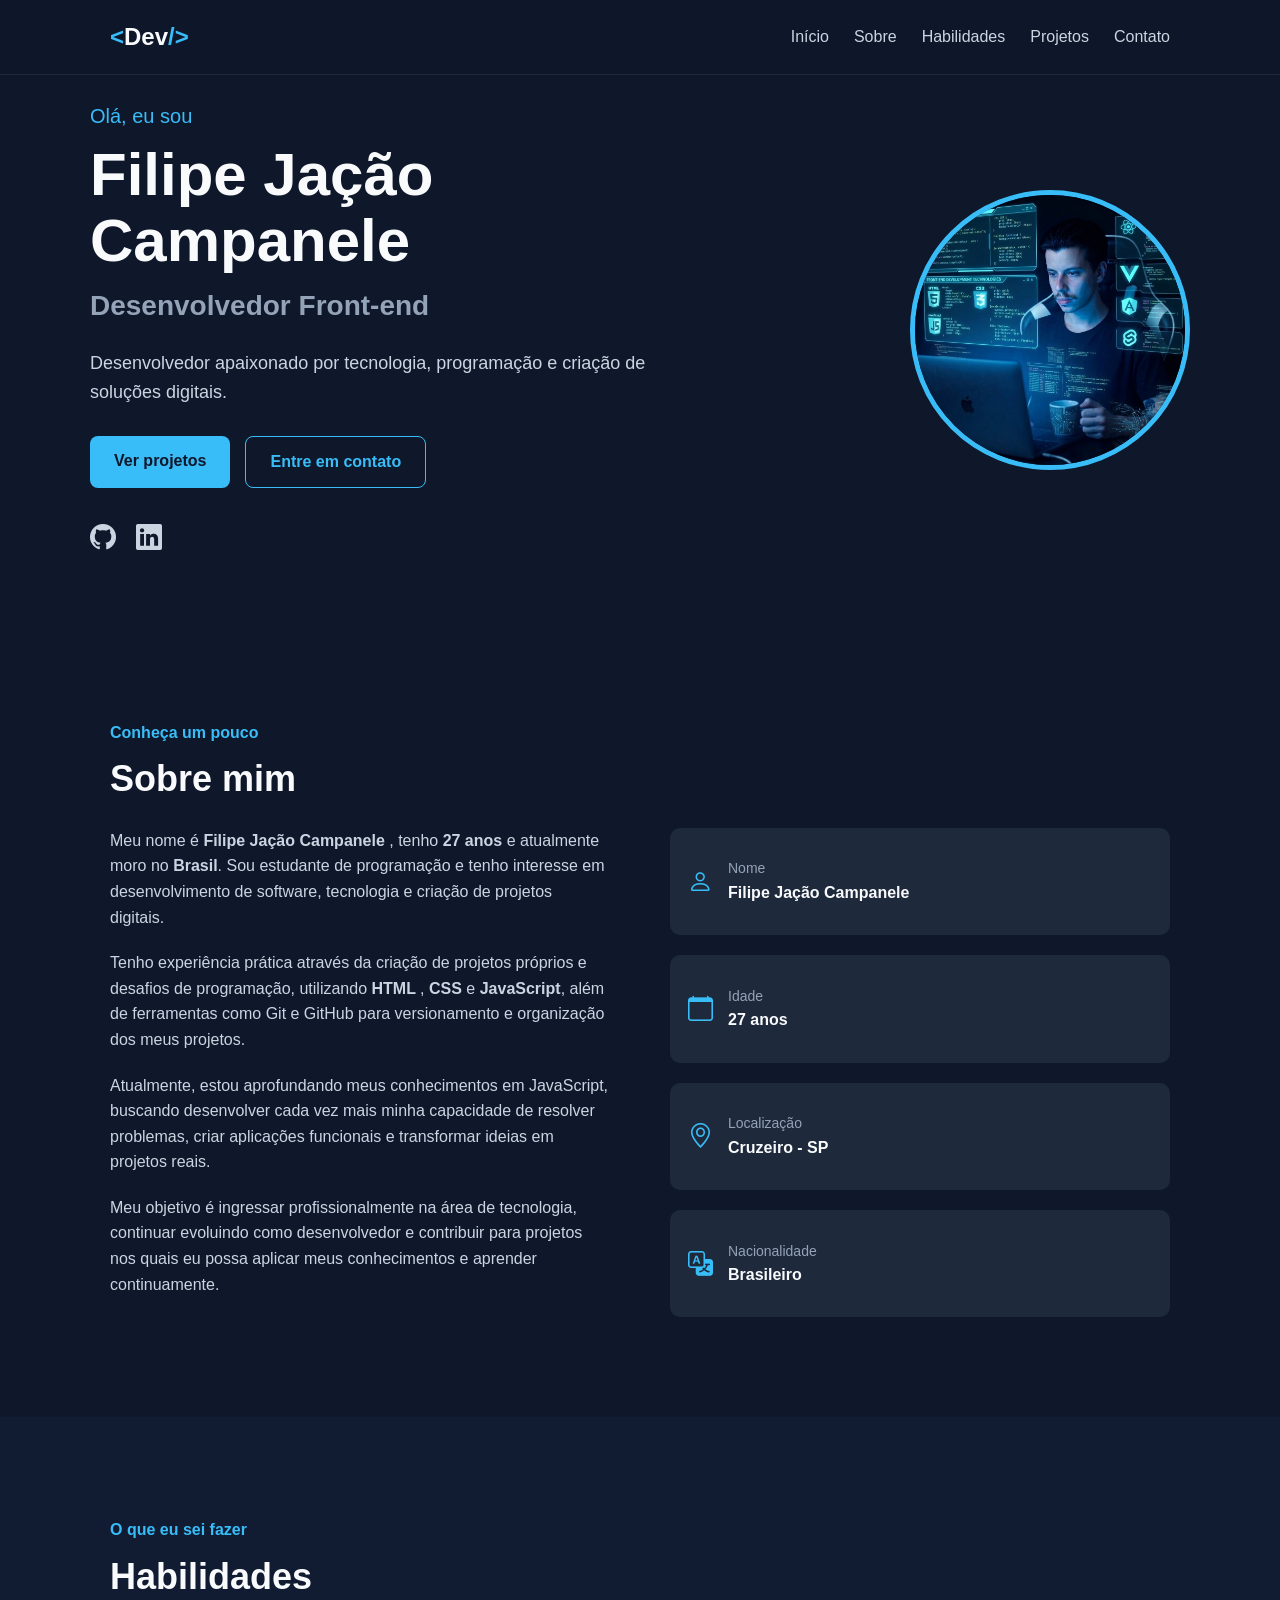
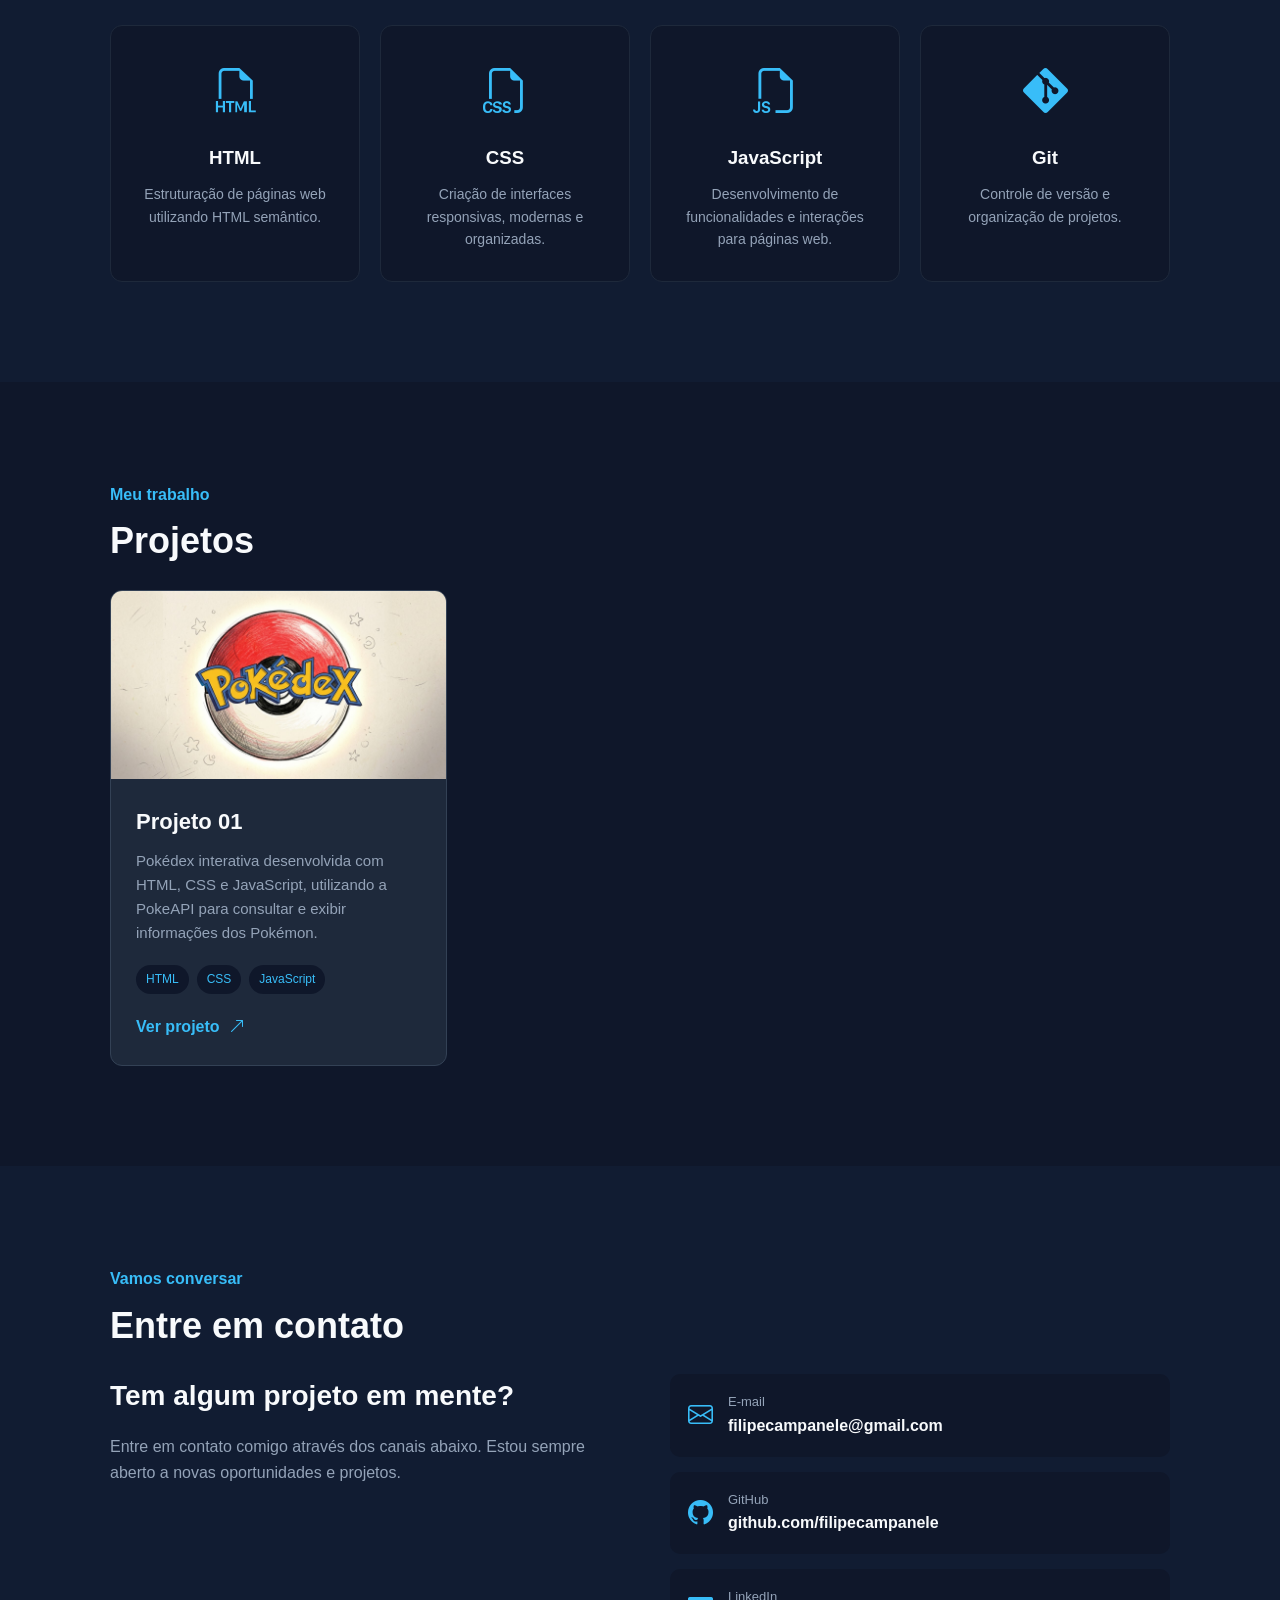
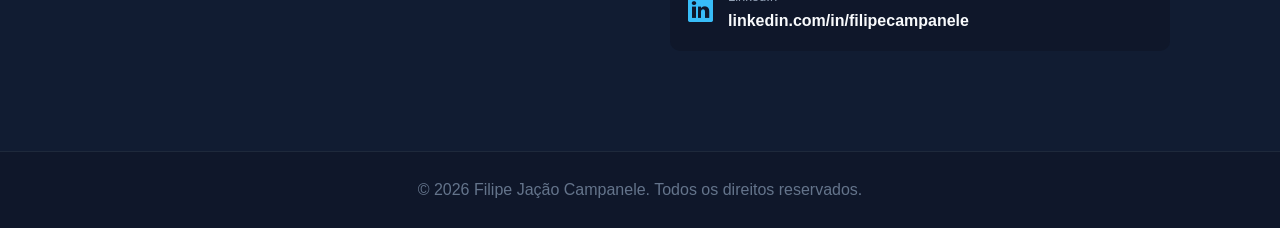
==== index.html @ 0ee4ed17 "Rename Portifólio.html to index.html" ====
<!DOCTYPE html>
<html lang="pt-BR">

<head>
    <meta charset="UTF-8">
    <meta name="viewport" content="width=device-width, initial-scale=1.0">

    <title>Portfólio | Filipe Jação Campanele </title>

    <!-- CSS -->
    <link rel="stylesheet" href="Portifólio.css">

    <!-- Ícones -->
    <link rel="stylesheet"
        href="https://cdn.jsdelivr.net/npm/bootstrap-icons@1.11.3/font/bootstrap-icons.min.css">
</head>

<body>

    <!-- CABEÇALHO -->
    <header class="header">

        <div class="header-container">

            <a href="#inicio" class="logo">
                <span>&lt;</span>Dev<span>/&gt;</span>
            </a>

            <button class="menu-button" id="menuButton">
                <i class="bi bi-list"></i>
            </button>

            <nav class="nav" id="nav">
                <a href="#inicio">Início</a>
                <a href="#sobre">Sobre</a>
                <a href="#habilidades">Habilidades</a>
                <a href="#projetos">Projetos</a>
                <a href="#contato">Contato</a>
            </nav>

        </div>

    </header>


    <main>

        <!-- INÍCIO -->
        <section class="hero" id="inicio">

            <div class="hero-container">

                <div class="hero-text">

                    <p class="hello">
                        Olá, eu sou
                    </p>

                    <h1>
                        Filipe Jação Campanele
                    </h1>

                    <h2>
                        Desenvolvedor Front-end
                    </h2>

                    <p>
                        Desenvolvedor apaixonado por tecnologia,
                        programação e criação de soluções digitais.
                    </p>

                    <div class="hero-buttons">

                        <a href="#projetos" class="button">
                            Ver projetos
                        </a>

                        <a href="#contato" class="button secondary">
                            Entre em contato
                        </a>

                    </div>

                    <div class="social-links">

                        <a href="https://github.com/filipecampanele?tab=repositories" target="_blank">
                            <i class="bi bi-github"></i>
                        </a>

                        <a href="https://www.linkedin.com/in/filipe-campanele-176061417?utm_source=share_via&utm_content=profile&utm_medium=member_android" target="_blank">
                            <i class="bi bi-linkedin"></i>
                        </a>

                    </div>

                </div>


                <div class="hero-image">

                    <div class="profile-circle">

                        
                        <img src="eu.jpg" alt="Foto de Seu Nome">

                    </div>

                </div>

            </div>

        </section>


        <!-- SOBRE -->
        <section class="section" id="sobre">

            <div class="container">

                <p class="section-subtitle">
                    Conheça um pouco
                </p>

                <h2 class="section-title">
                    Sobre mim
                </h2>

                <div class="about-content">

                    <div class="about-text">

                        <p>
                            Meu nome é <strong>Filipe Jação Campanele </strong>, tenho
                            <strong>27 anos</strong> e atualmente moro no
                            <strong>Brasil</strong>. Sou estudante de programação e tenho interesse
                            em desenvolvimento de software, tecnologia e
                            criação de projetos digitais.
                        </p>

                        <p>
                                Tenho experiência prática através da criação de projetos próprios e desafios de programação, utilizando <strong> HTML </strong> , <strong>CSS</strong>  e <strong>JavaScript</strong>, além de ferramentas como Git e GitHub para versionamento e organização dos meus projetos.

                          
                        </p>

                        <p>
                            Atualmente, estou aprofundando meus conhecimentos em JavaScript, buscando desenvolver cada vez mais minha capacidade de resolver problemas, criar aplicações funcionais e transformar ideias em projetos reais.
                       
                        </p>

                      <p>

                       Meu objetivo é ingressar profissionalmente na área de tecnologia, continuar evoluindo como desenvolvedor e contribuir para projetos nos quais eu possa aplicar meus conhecimentos e aprender continuamente.
                        
                      </p>

                    </div>


                    <div class="about-info">

                        <div class="info-item">
                            <i class="bi bi-person"></i>

                            <div>
                                <span>Nome</span>
                                <strong>Filipe Jação Campanele</strong>
                            </div>
                        </div>


                        <div class="info-item">
                            <i class="bi bi-calendar"></i>

                            <div>
                                <span>Idade</span>
                                <strong>27 anos</strong>
                            </div>
                        </div>


                        <div class="info-item">
                            <i class="bi bi-geo-alt"></i>

                            <div>
                                <span>Localização</span>
                                <strong>Cruzeiro - SP</strong>
                            </div>
                        </div>


                        <div class="info-item">
                            <i class="bi bi-translate"></i>

                            <div>
                                <span>Nacionalidade</span>
                                <strong>Brasileiro</strong>
                            </div>
                        </div>

                    </div>

                </div>

            </div>

        </section>


        <!-- HABILIDADES -->
        <section class="section skills-section" id="habilidades">

            <div class="container">

                <p class="section-subtitle">
                    O que eu sei fazer
                </p>

                <h2 class="section-title">
                    Habilidades
                </h2>


                <div class="skills">

                    <div class="skill-card">

                        <i class="bi bi-filetype-html"></i>

                        <h3>HTML</h3>

                        <p>
                            Estruturação de páginas web utilizando
                            HTML semântico.
                        </p>

                    </div>


                    <div class="skill-card">

                        <i class="bi bi-filetype-css"></i>

                        <h3>CSS</h3>

                        <p>
                            Criação de interfaces responsivas,
                            modernas e organizadas.
                        </p>

                    </div>


                    <div class="skill-card">

                        <i class="bi bi-filetype-js"></i>

                        <h3>JavaScript</h3>

                        <p>
                            Desenvolvimento de funcionalidades
                            e interações para páginas web.
                        </p>

                    </div>


                    <div class="skill-card">

                        <i class="bi bi-git"></i>

                        <h3>Git</h3>

                        <p>
                            Controle de versão e organização
                            de projetos.
                        </p>

                    </div>

                </div>

            </div>

        </section>


        <!-- PROJETOS -->
        <section class="section" id="projetos">

            <div class="container">

                <p class="section-subtitle">
                    Meu trabalho
                </p>

                <h2 class="section-title">
                    Projetos
                </h2>


                <div class="projects">


                    <article class="project-card">

                        <div class="project-image">

                            <img src="projeto1.jpg"
                                alt="Imagem do projeto">

                        </div>

                        <div class="project-content">

                            <h3>
                                Projeto 01
                            </h3>

                            <p>
                                Pokédex interativa desenvolvida com HTML, CSS e JavaScript, utilizando a PokeAPI para consultar e exibir informações dos Pokémon.
                            </p>

                            <div class="technologies">

                                <span>HTML</span>
                                <span>CSS</span>
                                <span>JavaScript</span>

                            </div>

                            <a    href="https://filipecampanele.github.io/Pokedex/" target="_blank" class="project-link">
                                Ver projeto
                                <i class="bi bi-arrow-up-right"></i>
                            </a>

                        </div>

                    </article>

                </div>
            </div>
                      
        </section>






        <!-- CONTATO -->
        <section class="section contact-section" id="contato">

            <div class="container">

                <p class="section-subtitle">
                    Vamos conversar
                </p>

                <h2 class="section-title">
                    Entre em contato
                </h2>


                <div class="contact-content">

                    <div class="contact-text">

                        <h3>
                            Tem algum projeto em mente?
                        </h3>

                        <p>
                            Entre em contato comigo através dos canais
                            abaixo. Estou sempre aberto a novas
                            oportunidades e projetos.
                        </p>

                    </div>


                    <div class="contact-links">

                        <a href="filipecampanele@gmail.com">

                            <i class="bi bi-envelope"></i>

                            <div>
                                <span>E-mail</span>
                                <strong>
                                    filipecampanele@gmail.com
                                </strong>
                            </div>

                        </a>


                        <a href="https://github.com/filipecampanele?tab=repositories" target="_blank">

                            <i class="bi bi-github"></i>

                            <div>
                                <span>GitHub</span>
                                <strong>
                                    github.com/filipecampanele
                                </strong>
                            </div>

                        </a>


                        <a href="https://www.linkedin.com/in/filipe-campanele-176061417?utm_source=share_via&utm_content=profile&utm_medium=member_android" target="_blank">

                            <i class="bi bi-linkedin"></i>

                            <div>
                                <span>LinkedIn</span>
                                <strong>
                                    linkedin.com/in/filipecampanele
                                </strong>
                            </div>

                        </a>

                    </div>

                </div>

            </div>

        </section>

    </main>


    <!-- RODAPÉ -->
    <footer class="footer">

        <p>
            © <span id="year"></span> Filipe Jação Campanele.
            Todos os direitos reservados.
        </p>

    </footer>


    <!-- JAVASCRIPT -->
    <script src="Portifólio.js"></script>

</body>

</html>
---- Portifólio.css ----
/* =========================
   RESET
========================= */

* {
    margin: 0;
    padding: 0;
    box-sizing: border-box;
}

html {
    scroll-behavior: smooth;
}

body {
    font-family: Arial, Helvetica, sans-serif;
    background: #0f172a;
    color: #f8fafc;
    line-height: 1.6;
}

a {
    text-decoration: none;
    color: inherit;
}

img {
    max-width: 100%;
    display: block;
}


/* =========================
   HEADER
========================= */

.header {
    position: fixed;
    top: 0;
    width: 100%;
    z-index: 1000;

    background: rgba(15, 23, 42, 0.95);
    border-bottom: 1px solid #1e293b;
}

.header-container {
    max-width: 1100px;
    margin: auto;

    padding: 18px 20px;

    display: flex;
    align-items: center;
    justify-content: space-between;
}

.logo {
    font-size: 24px;
    font-weight: bold;
}

.logo span {
    color: #38bdf8;
}

.nav {
    display: flex;
    gap: 25px;
}

.nav a {
    color: #cbd5e1;
    transition: 0.3s;
}

.nav a:hover {
    color: #38bdf8;
}


/* MENU MOBILE */

.menu-button {
    display: none;

    background: none;
    border: none;

    color: white;
    font-size: 28px;

    cursor: pointer;
}


/* =========================
   CONTAINERS
========================= */

.container {
    max-width: 1100px;
    margin: auto;
    padding: 0 20px;
}

.section {
    padding: 100px 0;
}

.section-subtitle {
    color: #38bdf8;
    font-weight: bold;
    margin-bottom: 5px;
}

.section-title {
    font-size: 36px;
    margin-bottom: 20px;
}


/* =========================
   HERO
========================= */

.hero {
    min-height: 50;

    display: flex;
    align-items: center;

    padding: 100px 20px 60px;
}

.hero-container {
    width: 100%;
    max-width: 1100px;
    margin: auto;

    display: flex;
    align-items: center;
    justify-content: space-between;

    gap: 50px;
}

.hero-text {
    max-width: 600px;
}

.hello {
    color: #38bdf8;
    font-size: 20px;
}

.hero h1 {
    font-size: 60px;
    line-height: 1.1;
    margin: 10px 0;
}

.hero h2 {
    color: #94a3b8;
    font-size: 28px;
    margin-bottom: 20px;
}

.hero-text > p:not(.hello) {
    color: #cbd5e1;
    font-size: 18px;
}


/* BOTÕES */

.hero-buttons {
    display: flex;
    gap: 15px;

    margin-top: 30px;
}

.button {
    display: inline-block;

    padding: 12px 24px;

    border-radius: 8px;

    background: #38bdf8;
    color: #0f172a;

    font-weight: bold;

    transition: 0.3s;
}

.button:hover {
    transform: translateY(-3px);
}

.button.secondary {
    background: transparent;
    color: #38bdf8;

    border: 1px solid #38bdf8;
}


/* REDES */

.social-links {
    display: flex;
    gap: 20px;

    margin-top: 30px;
}

.social-links a {
    font-size: 26px;
    color: #cbd5e1;

    transition: 0.3s;
}

.social-links a:hover {
    color: #38bdf8;
    transform: translateY(-3px);
}


/* FOTO */

.hero-image {
    display: flex;
    justify-content: center;
}

.profile-circle {
    width: 280px;
    height: 280px;

    border-radius: 50%;

    overflow: hidden;

    border: 5px solid #38bdf8;

    background: #1e293b;
}

.profile-circle img {
    width: 100%;
    height: 100%;

    object-fit: cover;
}


/* =========================
   SOBRE
========================= */

.about-content {
    display: grid;

    grid-template-columns: 1fr 1fr;

    gap: 60px;
}

.about-text p {
    color: #cbd5e1;
    margin-bottom: 20px;
}

.about-info {
    display: grid;
    gap: 20px;
}

.info-item {
    display: flex;
    align-items: center;
    gap: 15px;

    padding: 18px;

    background: #1e293b;

    border-radius: 10px;
}

.info-item > i {
    font-size: 25px;
    color: #38bdf8;
}

.info-item div {
    display: flex;
    flex-direction: column;
}

.info-item span {
    color: #94a3b8;
    font-size: 14px;
}


/* =========================
   HABILIDADES
========================= */

.skills-section {
    background: #111c32;
}

.skills {
    display: grid;

    grid-template-columns: repeat(4, 1fr);

    gap: 20px;
}

.skill-card {
    padding: 30px 20px;

    text-align: center;

    background: #0f172a;

    border-radius: 12px;

    border: 1px solid #1e293b;

    transition: 0.3s;
}

.skill-card:hover {
    transform: translateY(-8px);

    border-color: #38bdf8;
}

.skill-card i {
    font-size: 45px;
    color: #38bdf8;
}

.skill-card h3 {
    margin: 15px 0 10px;
}

.skill-card p {
    color: #94a3b8;
    font-size: 14px;
}


/* =========================
   PROJETOS
========================= */

.projects {
    display: grid;

    grid-template-columns: repeat(3, 1fr);

    gap: 25px;
}

.project-card {
    background: #1e293b;

    border-radius: 12px;

    overflow: hidden;

    border: 1px solid #334155;

    transition: 0.3s;
}

.project-card:hover {
    transform: translateY(-8px);
}

.project-image {
    width: 100%;
    aspect-ratio: 16 / 9;

    background: #334155;
}

.project-image img {
    width: 100%;
    height: 100%;

    object-fit: cover;
}

.project-content {
    padding: 25px;
}

.project-content h3 {
    font-size: 22px;
    margin-bottom: 10px;
}

.project-content p {
    color: #94a3b8;
    font-size: 15px;
}

.technologies {
    display: flex;
    flex-wrap: wrap;

    gap: 8px;

    margin: 20px 0;
}

.technologies span {
    padding: 5px 10px;

    border-radius: 20px;

    background: #0f172a;

    color: #38bdf8;

    font-size: 12px;
}

.project-link {
    color: #38bdf8;

    font-weight: bold;
}

.project-link i {
    margin-left: 5px;
}


/* =========================
   CONTATO
========================= */

.contact-section {
    background: #111c32;
}

.contact-content {
    display: grid;

    grid-template-columns: 1fr 1fr;

    gap: 60px;
}

.contact-text h3 {
    font-size: 28px;
    margin-bottom: 15px;
}

.contact-text p {
    color: #94a3b8;
}

.contact-links {
    display: grid;
    gap: 15px;
}

.contact-links a {
    display: flex;
    align-items: center;

    gap: 15px;

    padding: 18px;

    background: #0f172a;

    border-radius: 10px;

    transition: 0.3s;
}

.contact-links a:hover {
    transform: translateX(5px);
}

.contact-links i {
    font-size: 25px;
    color: #38bdf8;
}

.contact-links div {
    display: flex;
    flex-direction: column;
}

.contact-links span {
    font-size: 13px;
    color: #94a3b8;
}


/* =========================
   FOOTER
========================= */

.footer {
    text-align: center;

    padding: 25px;

    color: #64748b;

    border-top: 1px solid #1e293b;
}


/* =========================
   RESPONSIVIDADE
========================= */

@media (max-width: 800px) {

    .menu-button {
        display: block;
    }

    .nav {
        position: absolute;

        top: 70px;
        left: 0;

        width: 100%;

        background: #0f172a;

        display: none;

        flex-direction: column;

        padding: 20px;

        text-align: center;

        border-bottom: 1px solid #1e293b;
    }

    .nav.active {
        display: flex;
    }


    .hero-container {
        flex-direction: column-reverse;

        text-align: center;
    }

    .hero h1 {
        font-size: 45px;
    }

    .hero h2 {
        font-size: 22px;
    }

    .hero-buttons {
        justify-content: center;
        flex-wrap: wrap;
    }

    .social-links {
        justify-content: center;
    }


    .profile-circle {
        width: 220px;
        height: 220px;
    }


    .about-content {
        grid-template-columns: 1fr;
    }


    .skills {
        grid-template-columns: repeat(2, 1fr);
    }


    .projects {
        grid-template-columns: 1fr;
    }


    .contact-content {
        grid-template-columns: 1fr;
    }

}


@media (max-width: 500px) {

    .section {
        padding: 70px 0;
    }

    .section-title {
        font-size: 30px;
    }

    .skills {
        grid-template-columns: 1fr;
    }

    .hero h1 {
        font-size: 38px;
    }

}
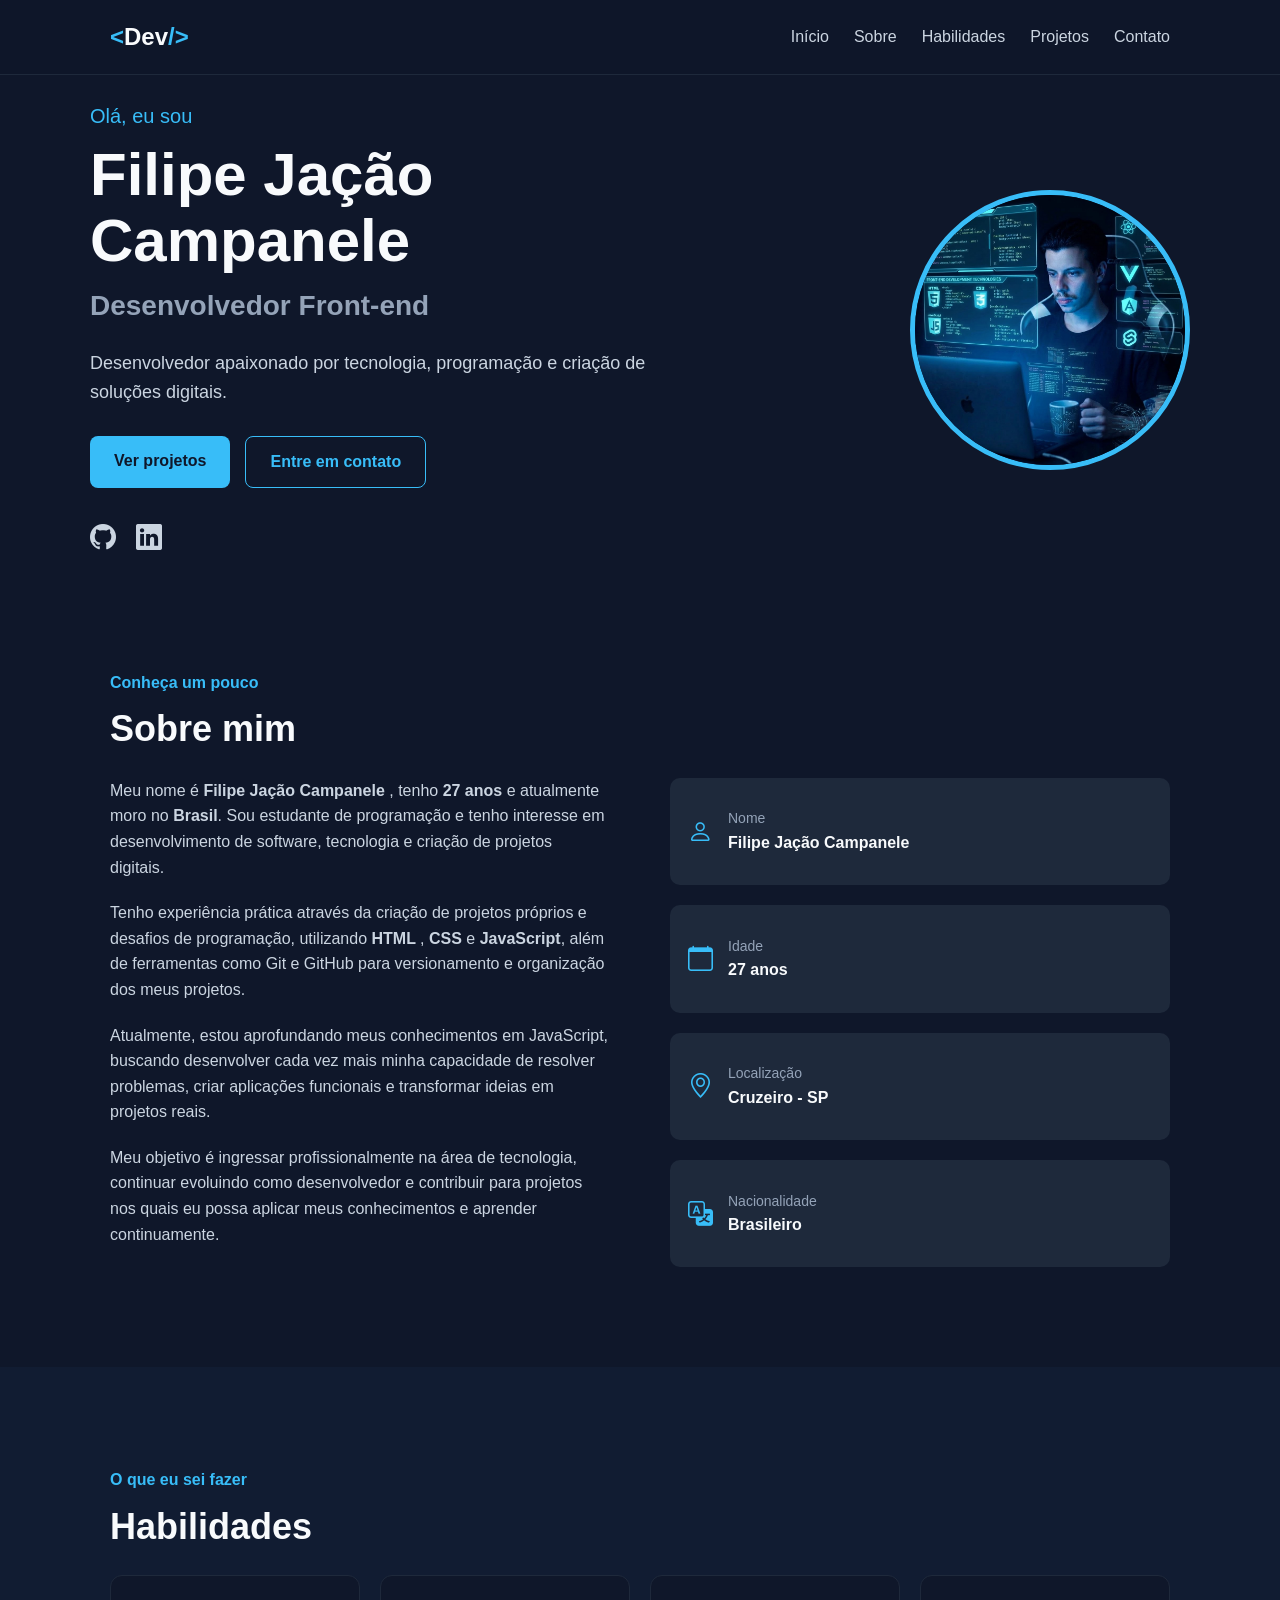
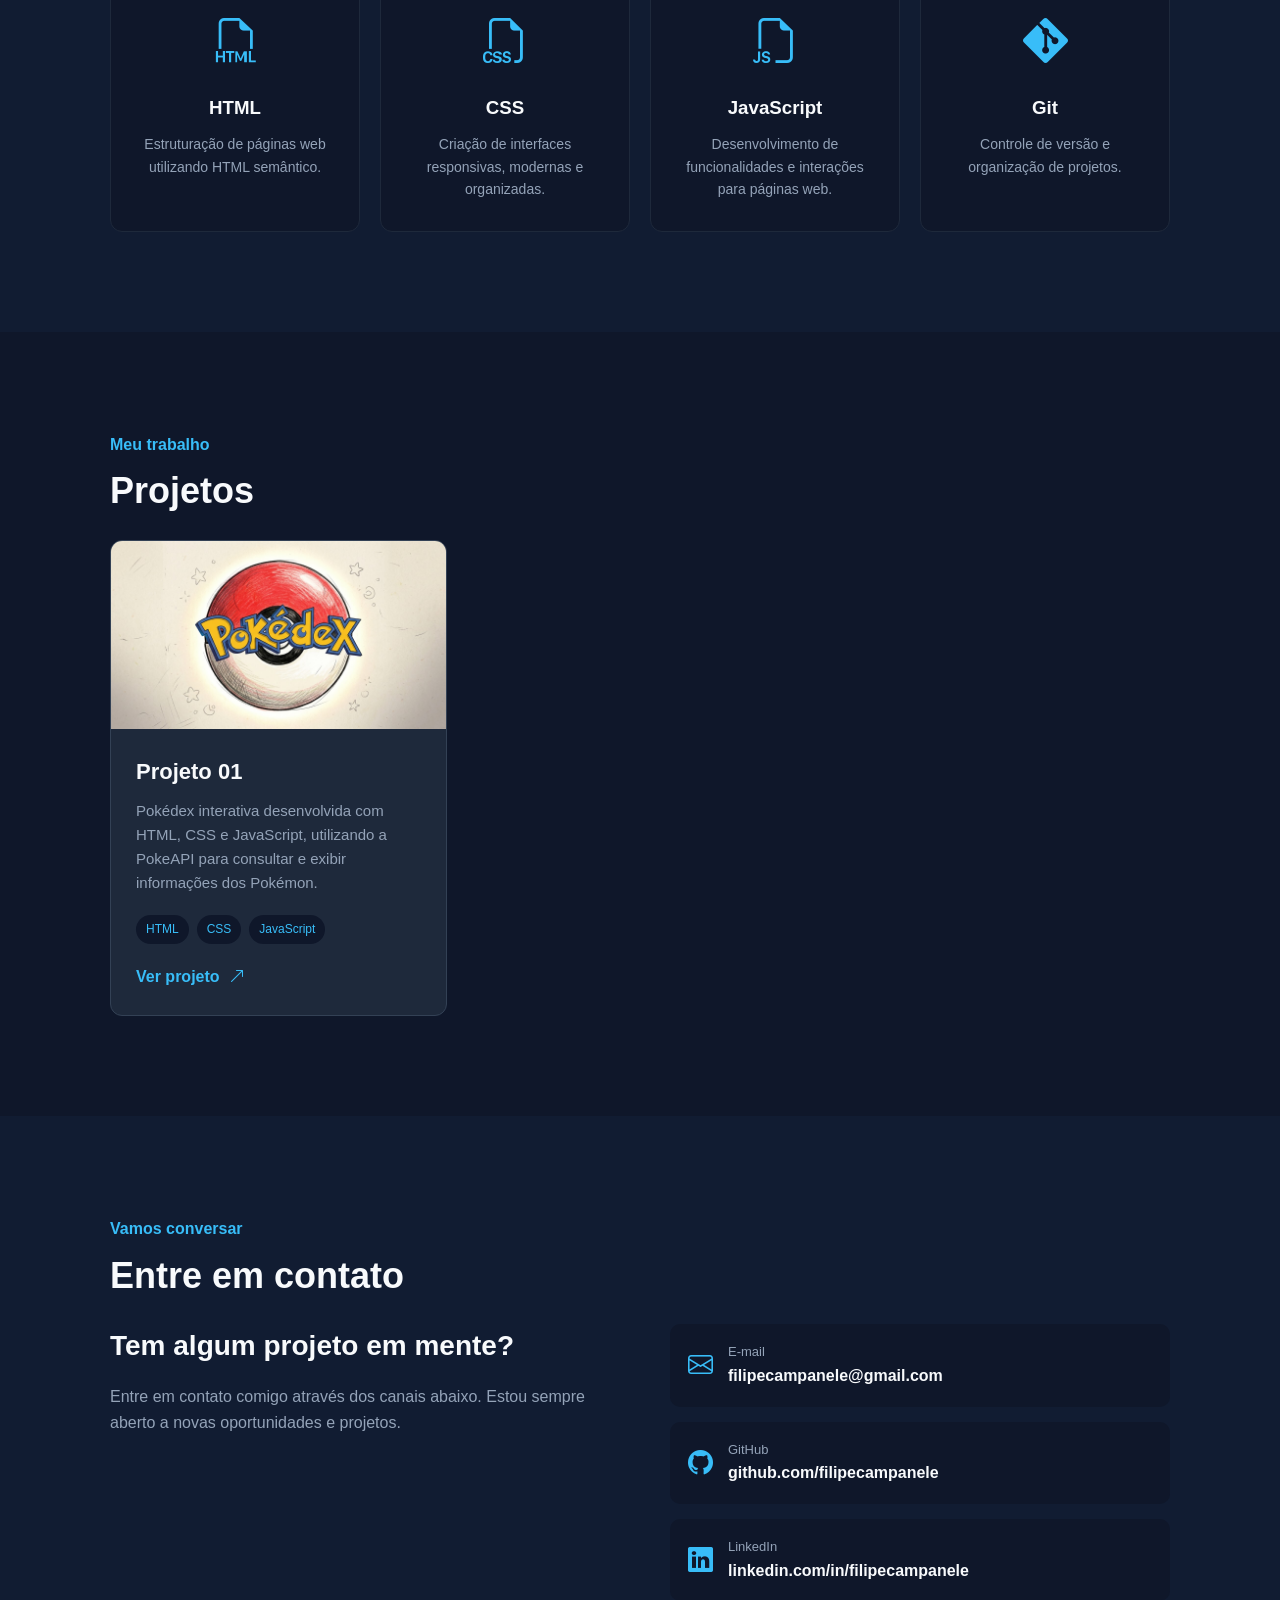
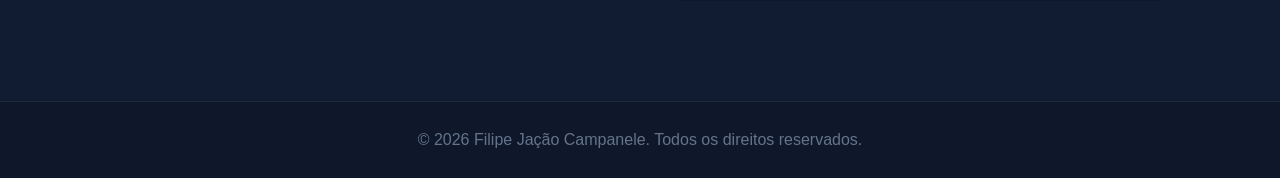
==== commit a9886071: "Update index.html" ====
--- a/index.html
+++ b/index.html
@@ -381,7 +381,7 @@
 
                     <div class="contact-links">
 
-                        <a href="filipecampanele@gmail.com">
+                        <a href="mailto:filipecampanele@gmail.com">
 
                             <i class="bi bi-envelope"></i>
 
--- a/Portifólio.css
+++ b/Portifólio.css
@@ -125,12 +125,12 @@
 ========================= */
 
 .hero {
-    min-height: 50;
+    min-height: 50px;
 
     display: flex;
     align-items: center;
 
-    padding: 100px 20px 60px;
+    padding: 100px 20px 10px;
 }
 
 .hero-container {
@@ -142,7 +142,7 @@
     align-items: center;
     justify-content: space-between;
 
-    gap: 50px;
+    gap: 20px;
 }
 
 .hero-text {
@@ -235,6 +235,7 @@
 .hero-image {
     display: flex;
     justify-content: center;
+    align-items: center;
 }
 
 .profile-circle {
@@ -633,4 +634,4 @@
         font-size: 38px;
     }
 
-}+}
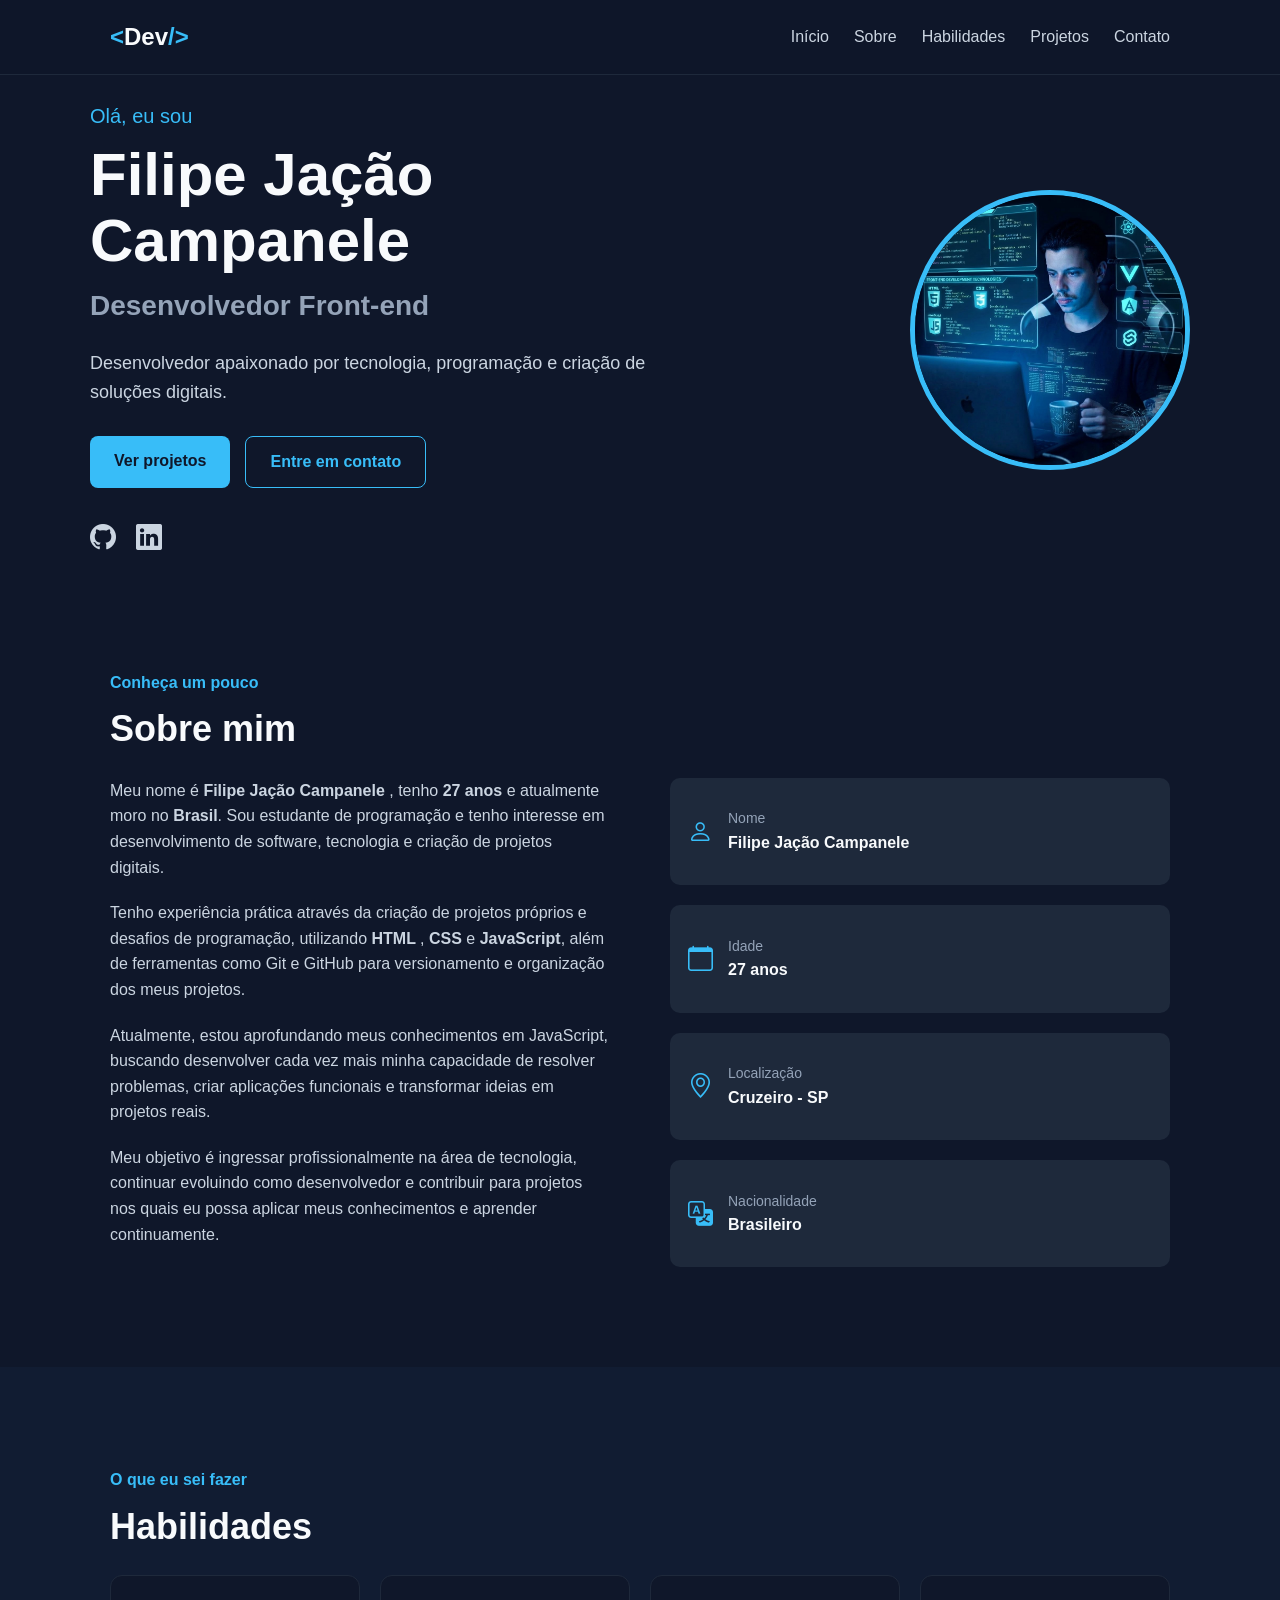
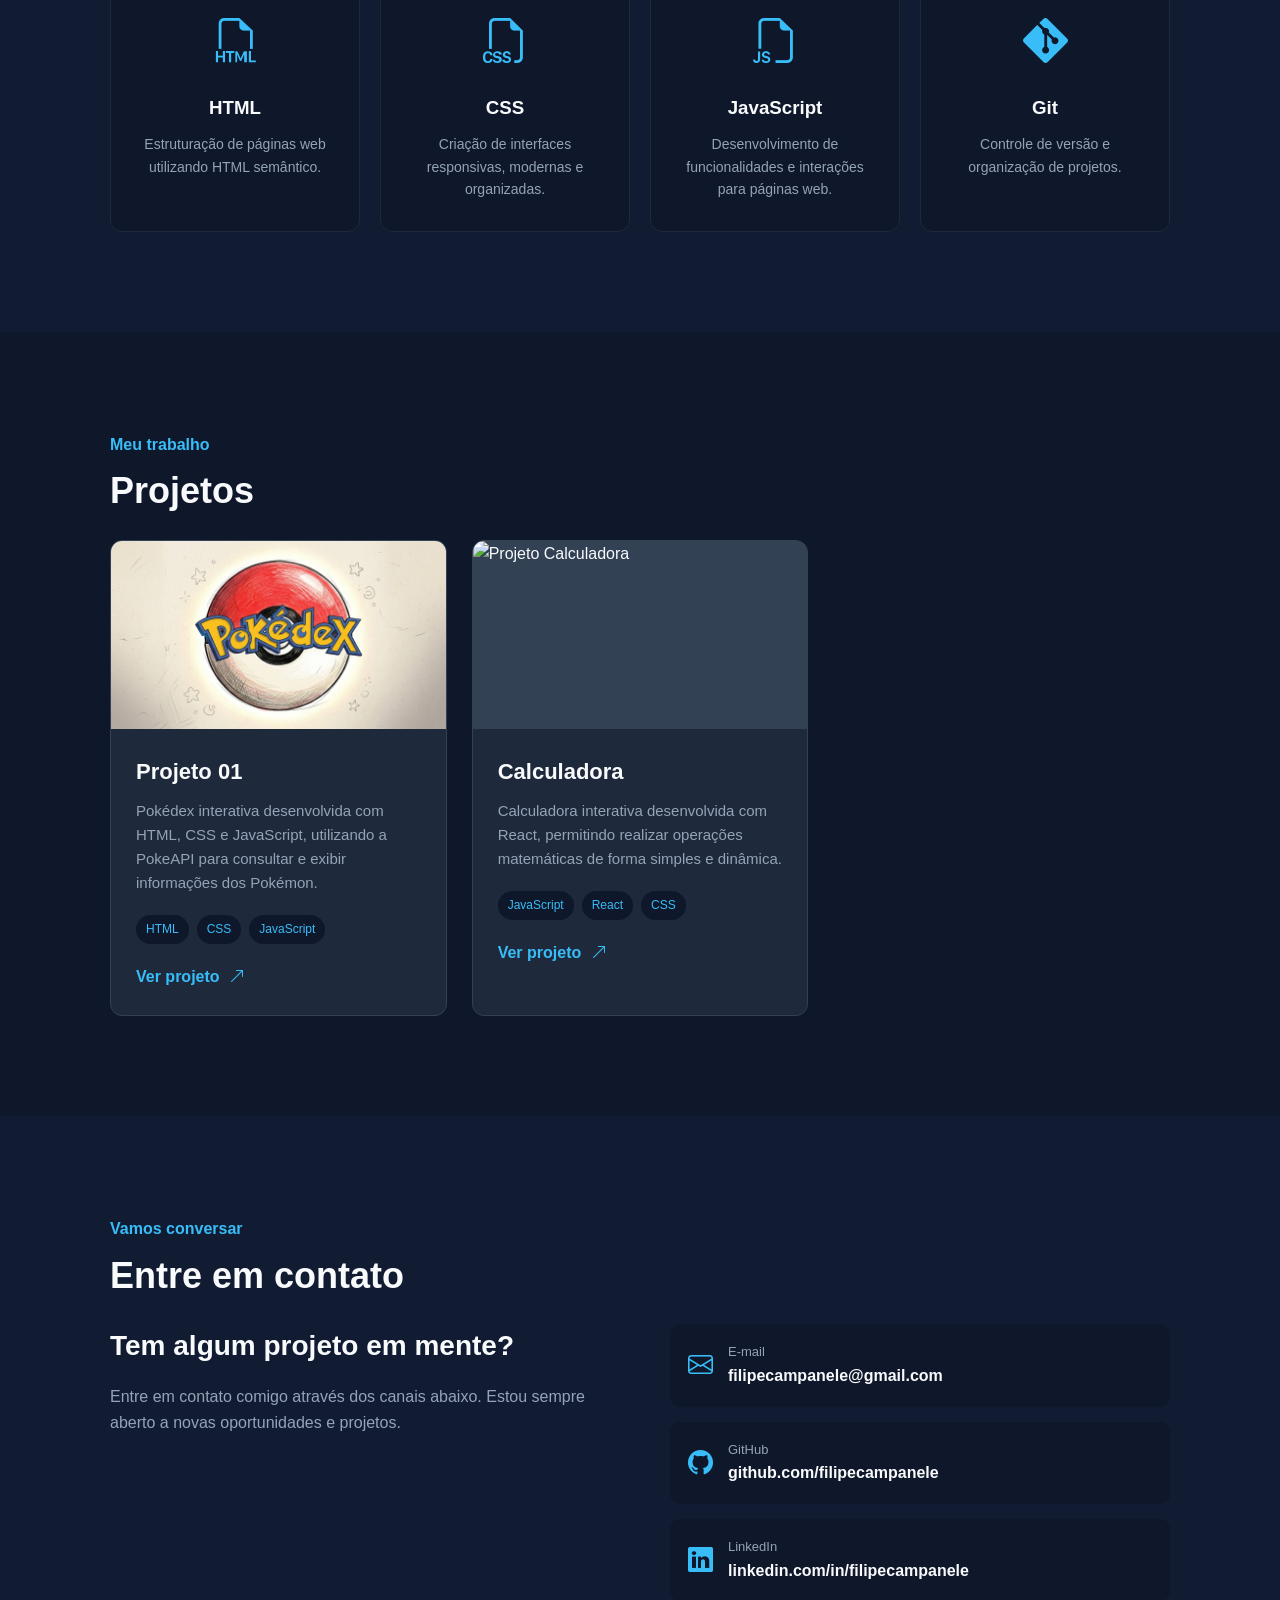
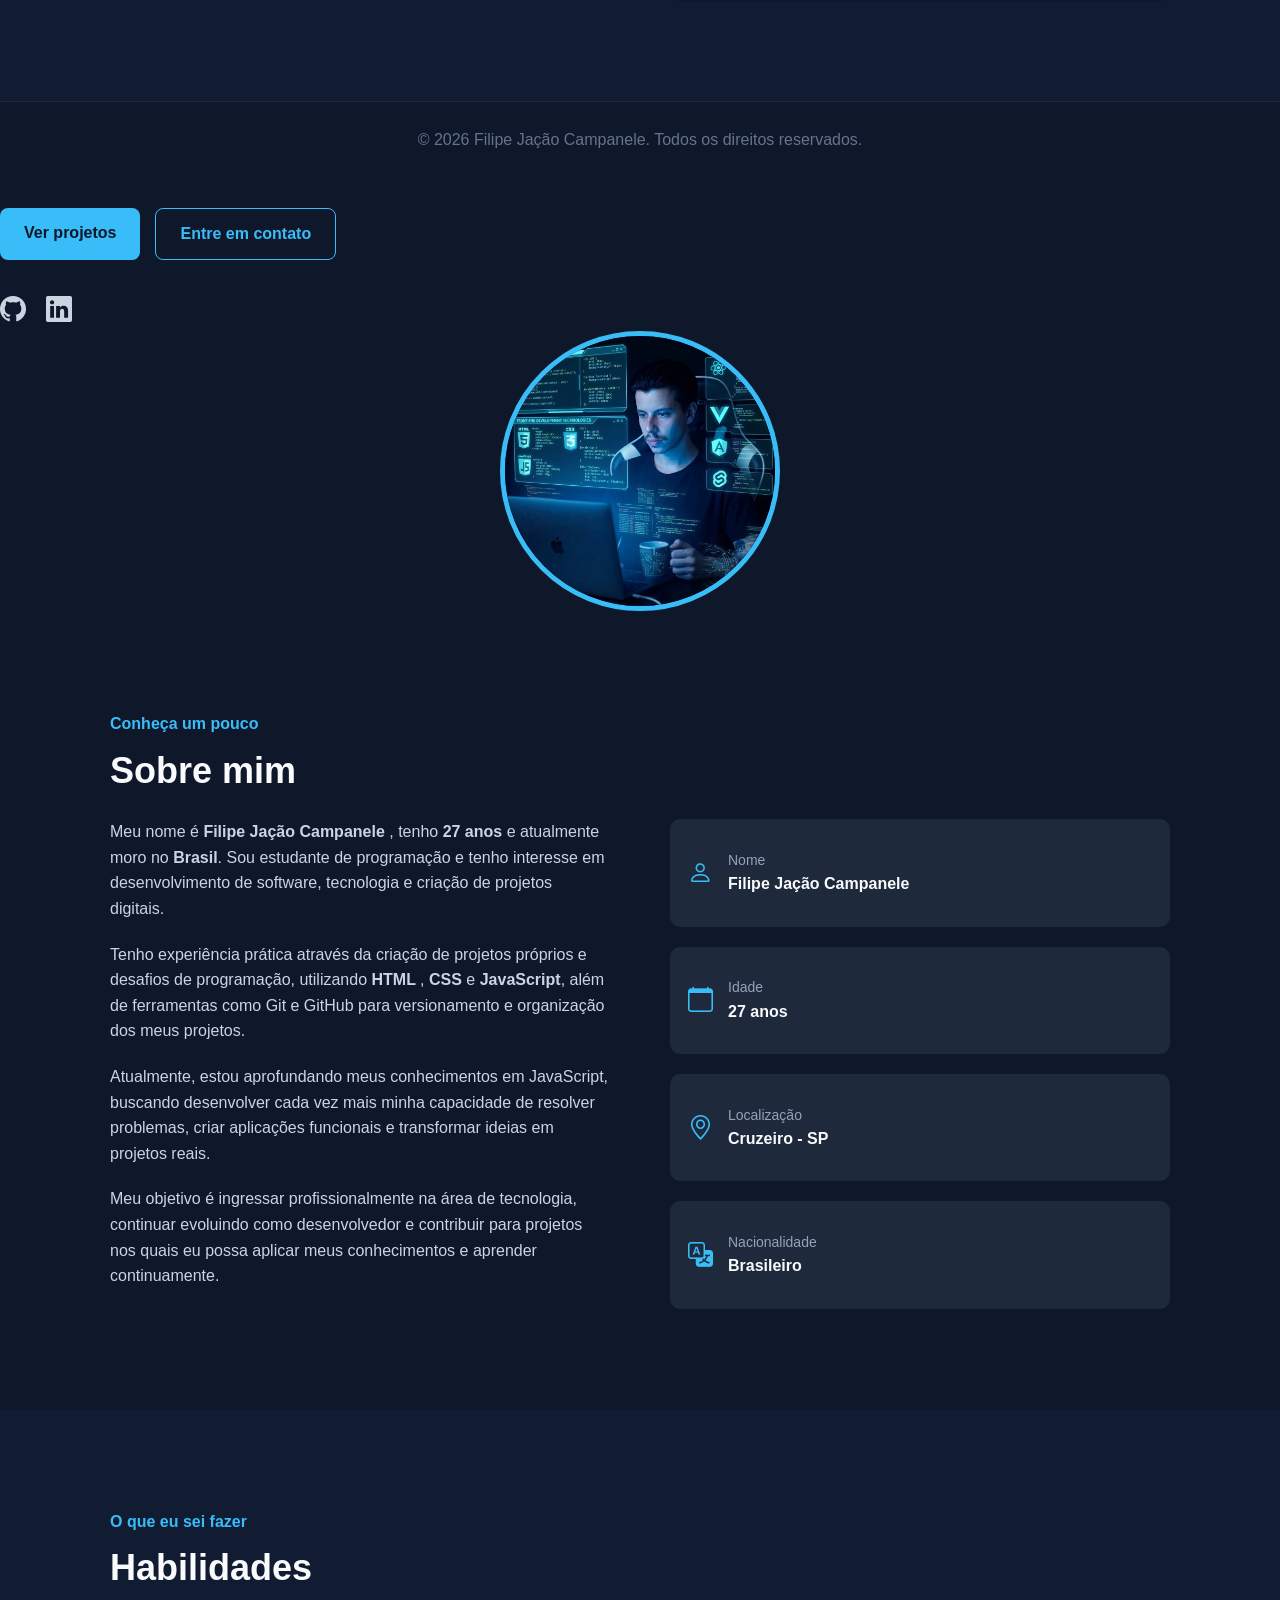
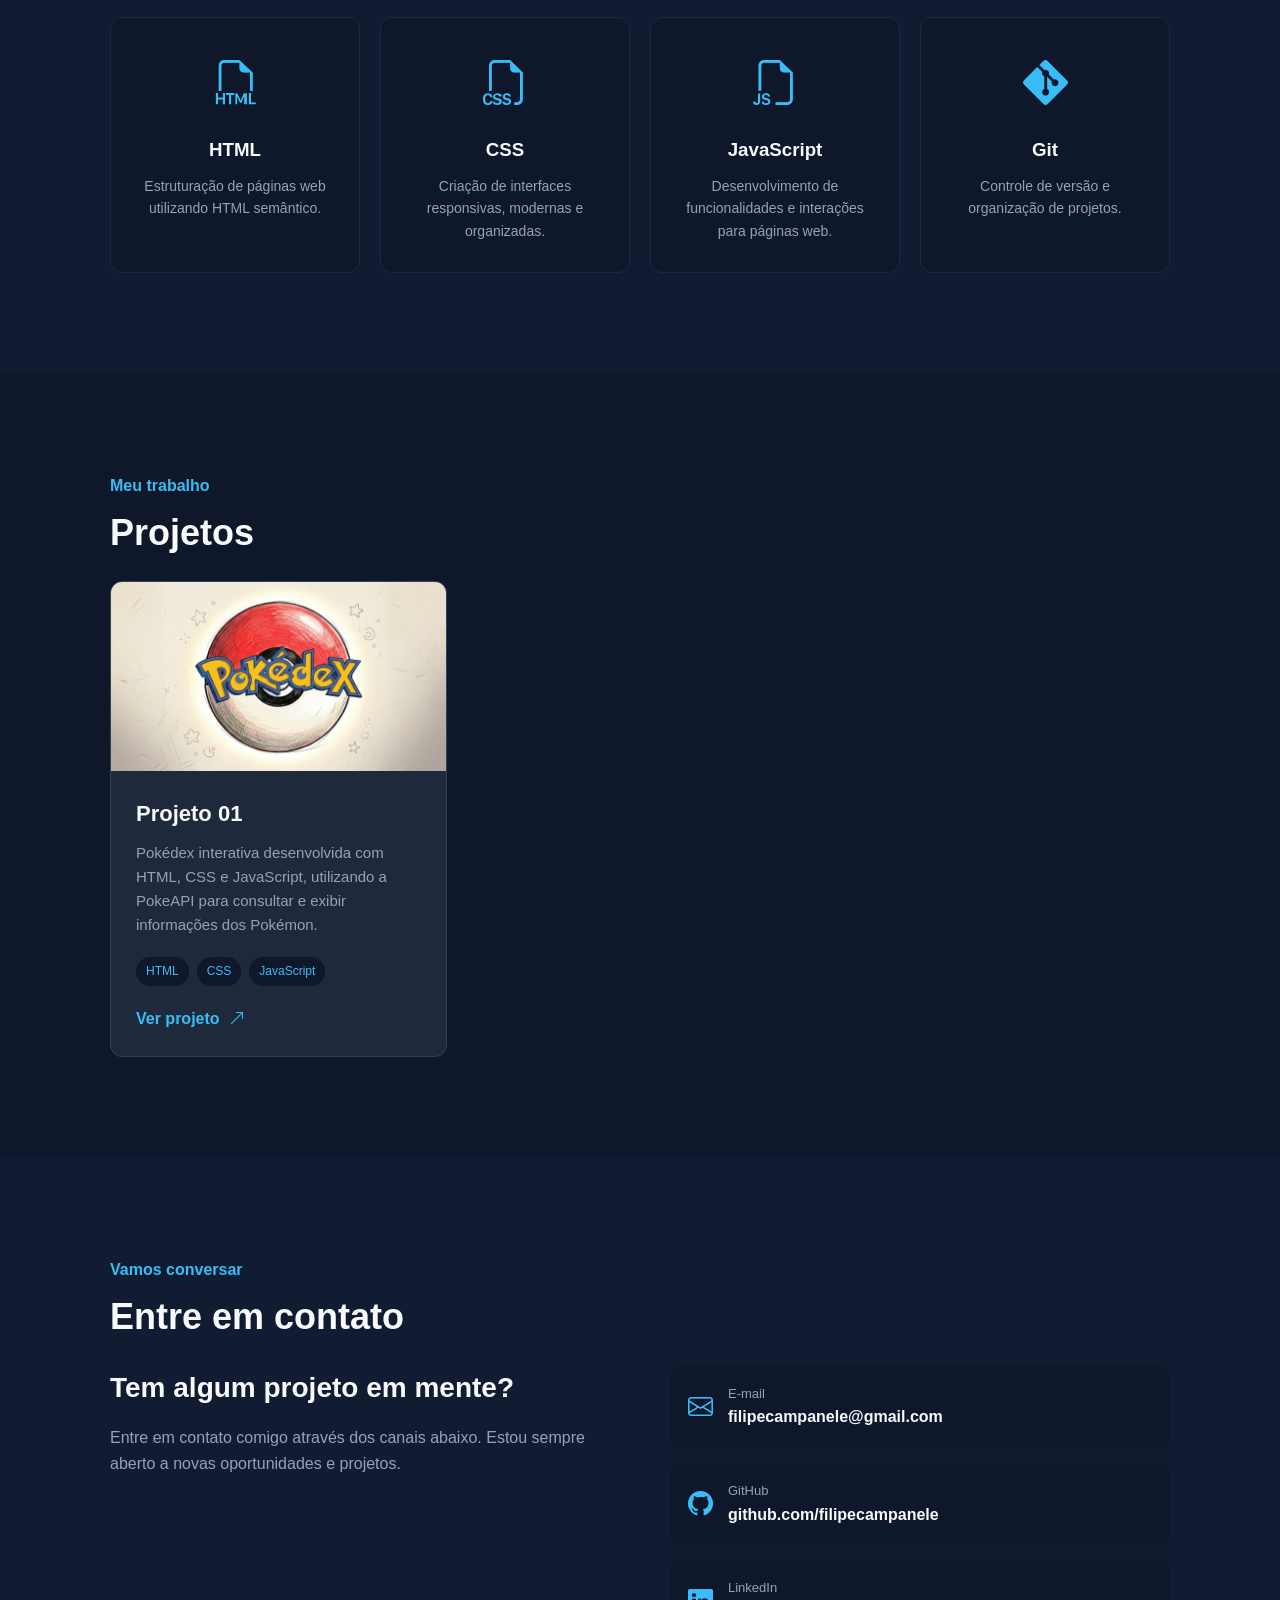
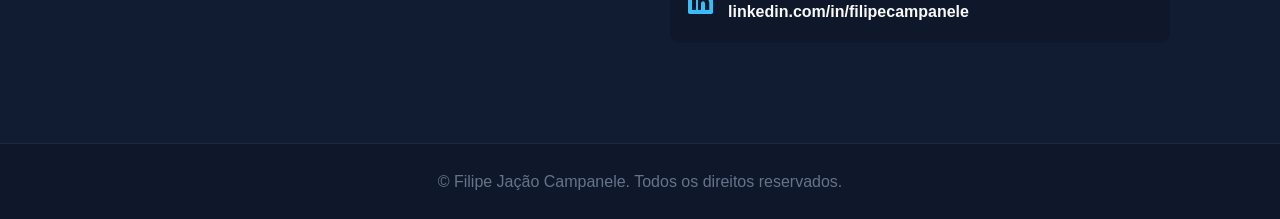
==== commit 9b8d2e39: "Update index.html" ====
--- a/index.html
+++ b/index.html
@@ -337,10 +337,63 @@
                         </div>
 
                     </article>
-
-                </div>
-            </div>
-                      
+                     
+									<article class="project-card">
+
+    <div class="project-image">
+
+        <img src="calculadora.jpg" alt="Projeto Calculadora">
+
+    </div>
+
+    <div class="project-content">
+
+        <h3>
+            Calculadora
+        </h3>
+
+        <p>
+            Calculadora interativa desenvolvida com React,
+            permitindo realizar operações matemáticas de forma
+            simples e dinâmica.
+        </p>
+
+        <div class="technologies">
+
+            <span class="technology">
+                
+                JavaScript
+            </span>
+
+            <span class="technology">
+                React
+            </span>
+
+            <span class="technology">
+                CSS
+            </span>
+
+        </div>
+
+        <a href="https://filipecampanele.github.io/Calculadora/"
+           target="_blank"
+           class="project-link">
+
+            Ver projeto
+            <i class="bi bi-arrow-up-right"></i>
+
+        </a>
+
+    </div>
+
+										 </article>
+                </div>
+            </div>
+
+          
+
+
+					
         </section>
 
 
@@ -449,4 +502,384 @@
 
 </body>
 
+</html>                    <div class="hero-buttons">
+
+                        <a href="#projetos" class="button">
+                            Ver projetos
+                        </a>
+
+                        <a href="#contato" class="button secondary">
+                            Entre em contato
+                        </a>
+
+                    </div>
+
+                    <div class="social-links">
+
+                        <a href="https://github.com/filipecampanele?tab=repositories" target="_blank">
+                            <i class="bi bi-github"></i>
+                        </a>
+
+                        <a href="https://www.linkedin.com/in/filipe-campanele-176061417?utm_source=share_via&utm_content=profile&utm_medium=member_android" target="_blank">
+                            <i class="bi bi-linkedin"></i>
+                        </a>
+
+                    </div>
+
+                </div>
+
+
+                <div class="hero-image">
+
+                    <div class="profile-circle">
+
+                        
+                        <img src="eu.jpg" alt="Foto de Seu Nome">
+
+                    </div>
+
+                </div>
+
+            </div>
+
+        </section>
+
+
+        <!-- SOBRE -->
+        <section class="section" id="sobre">
+
+            <div class="container">
+
+                <p class="section-subtitle">
+                    Conheça um pouco
+                </p>
+
+                <h2 class="section-title">
+                    Sobre mim
+                </h2>
+
+                <div class="about-content">
+
+                    <div class="about-text">
+
+                        <p>
+                            Meu nome é <strong>Filipe Jação Campanele </strong>, tenho
+                            <strong>27 anos</strong> e atualmente moro no
+                            <strong>Brasil</strong>. Sou estudante de programação e tenho interesse
+                            em desenvolvimento de software, tecnologia e
+                            criação de projetos digitais.
+                        </p>
+
+                        <p>
+                                Tenho experiência prática através da criação de projetos próprios e desafios de programação, utilizando <strong> HTML </strong> , <strong>CSS</strong>  e <strong>JavaScript</strong>, além de ferramentas como Git e GitHub para versionamento e organização dos meus projetos.
+
+                          
+                        </p>
+
+                        <p>
+                            Atualmente, estou aprofundando meus conhecimentos em JavaScript, buscando desenvolver cada vez mais minha capacidade de resolver problemas, criar aplicações funcionais e transformar ideias em projetos reais.
+                       
+                        </p>
+
+                      <p>
+
+                       Meu objetivo é ingressar profissionalmente na área de tecnologia, continuar evoluindo como desenvolvedor e contribuir para projetos nos quais eu possa aplicar meus conhecimentos e aprender continuamente.
+                        
+                      </p>
+
+                    </div>
+
+
+                    <div class="about-info">
+
+                        <div class="info-item">
+                            <i class="bi bi-person"></i>
+
+                            <div>
+                                <span>Nome</span>
+                                <strong>Filipe Jação Campanele</strong>
+                            </div>
+                        </div>
+
+
+                        <div class="info-item">
+                            <i class="bi bi-calendar"></i>
+
+                            <div>
+                                <span>Idade</span>
+                                <strong>27 anos</strong>
+                            </div>
+                        </div>
+
+
+                        <div class="info-item">
+                            <i class="bi bi-geo-alt"></i>
+
+                            <div>
+                                <span>Localização</span>
+                                <strong>Cruzeiro - SP</strong>
+                            </div>
+                        </div>
+
+
+                        <div class="info-item">
+                            <i class="bi bi-translate"></i>
+
+                            <div>
+                                <span>Nacionalidade</span>
+                                <strong>Brasileiro</strong>
+                            </div>
+                        </div>
+
+                    </div>
+
+                </div>
+
+            </div>
+
+        </section>
+
+
+        <!-- HABILIDADES -->
+        <section class="section skills-section" id="habilidades">
+
+            <div class="container">
+
+                <p class="section-subtitle">
+                    O que eu sei fazer
+                </p>
+
+                <h2 class="section-title">
+                    Habilidades
+                </h2>
+
+
+                <div class="skills">
+
+                    <div class="skill-card">
+
+                        <i class="bi bi-filetype-html"></i>
+
+                        <h3>HTML</h3>
+
+                        <p>
+                            Estruturação de páginas web utilizando
+                            HTML semântico.
+                        </p>
+
+                    </div>
+
+
+                    <div class="skill-card">
+
+                        <i class="bi bi-filetype-css"></i>
+
+                        <h3>CSS</h3>
+
+                        <p>
+                            Criação de interfaces responsivas,
+                            modernas e organizadas.
+                        </p>
+
+                    </div>
+
+
+                    <div class="skill-card">
+
+                        <i class="bi bi-filetype-js"></i>
+
+                        <h3>JavaScript</h3>
+
+                        <p>
+                            Desenvolvimento de funcionalidades
+                            e interações para páginas web.
+                        </p>
+
+                    </div>
+
+
+                    <div class="skill-card">
+
+                        <i class="bi bi-git"></i>
+
+                        <h3>Git</h3>
+
+                        <p>
+                            Controle de versão e organização
+                            de projetos.
+                        </p>
+
+                    </div>
+
+                </div>
+
+            </div>
+
+        </section>
+
+
+        <!-- PROJETOS -->
+        <section class="section" id="projetos">
+
+            <div class="container">
+
+                <p class="section-subtitle">
+                    Meu trabalho
+                </p>
+
+                <h2 class="section-title">
+                    Projetos
+                </h2>
+
+
+                <div class="projects">
+
+
+                    <article class="project-card">
+
+                        <div class="project-image">
+
+                            <img src="projeto1.jpg"
+                                alt="Imagem do projeto">
+
+                        </div>
+
+                        <div class="project-content">
+
+                            <h3>
+                                Projeto 01
+                            </h3>
+
+                            <p>
+                                Pokédex interativa desenvolvida com HTML, CSS e JavaScript, utilizando a PokeAPI para consultar e exibir informações dos Pokémon.
+                            </p>
+
+                            <div class="technologies">
+
+                                <span>HTML</span>
+                                <span>CSS</span>
+                                <span>JavaScript</span>
+
+                            </div>
+
+                            <a    href="https://filipecampanele.github.io/Pokedex/" target="_blank" class="project-link">
+                                Ver projeto
+                                <i class="bi bi-arrow-up-right"></i>
+                            </a>
+
+                        </div>
+
+                    </article>
+
+                </div>
+            </div>
+                      
+        </section>
+
+
+
+
+
+
+        <!-- CONTATO -->
+        <section class="section contact-section" id="contato">
+
+            <div class="container">
+
+                <p class="section-subtitle">
+                    Vamos conversar
+                </p>
+
+                <h2 class="section-title">
+                    Entre em contato
+                </h2>
+
+
+                <div class="contact-content">
+
+                    <div class="contact-text">
+
+                        <h3>
+                            Tem algum projeto em mente?
+                        </h3>
+
+                        <p>
+                            Entre em contato comigo através dos canais
+                            abaixo. Estou sempre aberto a novas
+                            oportunidades e projetos.
+                        </p>
+
+                    </div>
+
+
+                    <div class="contact-links">
+
+                        <a href="mailto:filipecampanele@gmail.com">
+
+                            <i class="bi bi-envelope"></i>
+
+                            <div>
+                                <span>E-mail</span>
+                                <strong>
+                                    filipecampanele@gmail.com
+                                </strong>
+                            </div>
+
+                        </a>
+
+
+                        <a href="https://github.com/filipecampanele?tab=repositories" target="_blank">
+
+                            <i class="bi bi-github"></i>
+
+                            <div>
+                                <span>GitHub</span>
+                                <strong>
+                                    github.com/filipecampanele
+                                </strong>
+                            </div>
+
+                        </a>
+
+
+                        <a href="https://www.linkedin.com/in/filipe-campanele-176061417?utm_source=share_via&utm_content=profile&utm_medium=member_android" target="_blank">
+
+                            <i class="bi bi-linkedin"></i>
+
+                            <div>
+                                <span>LinkedIn</span>
+                                <strong>
+                                    linkedin.com/in/filipecampanele
+                                </strong>
+                            </div>
+
+                        </a>
+
+                    </div>
+
+                </div>
+
+            </div>
+
+        </section>
+
+    </main>
+
+
+    <!-- RODAPÉ -->
+    <footer class="footer">
+
+        <p>
+            © <span id="year"></span> Filipe Jação Campanele.
+            Todos os direitos reservados.
+        </p>
+
+    </footer>
+
+
+    <!-- JAVASCRIPT -->
+    <script src="Portifólio.js"></script>
+
+</body>
+
 </html>
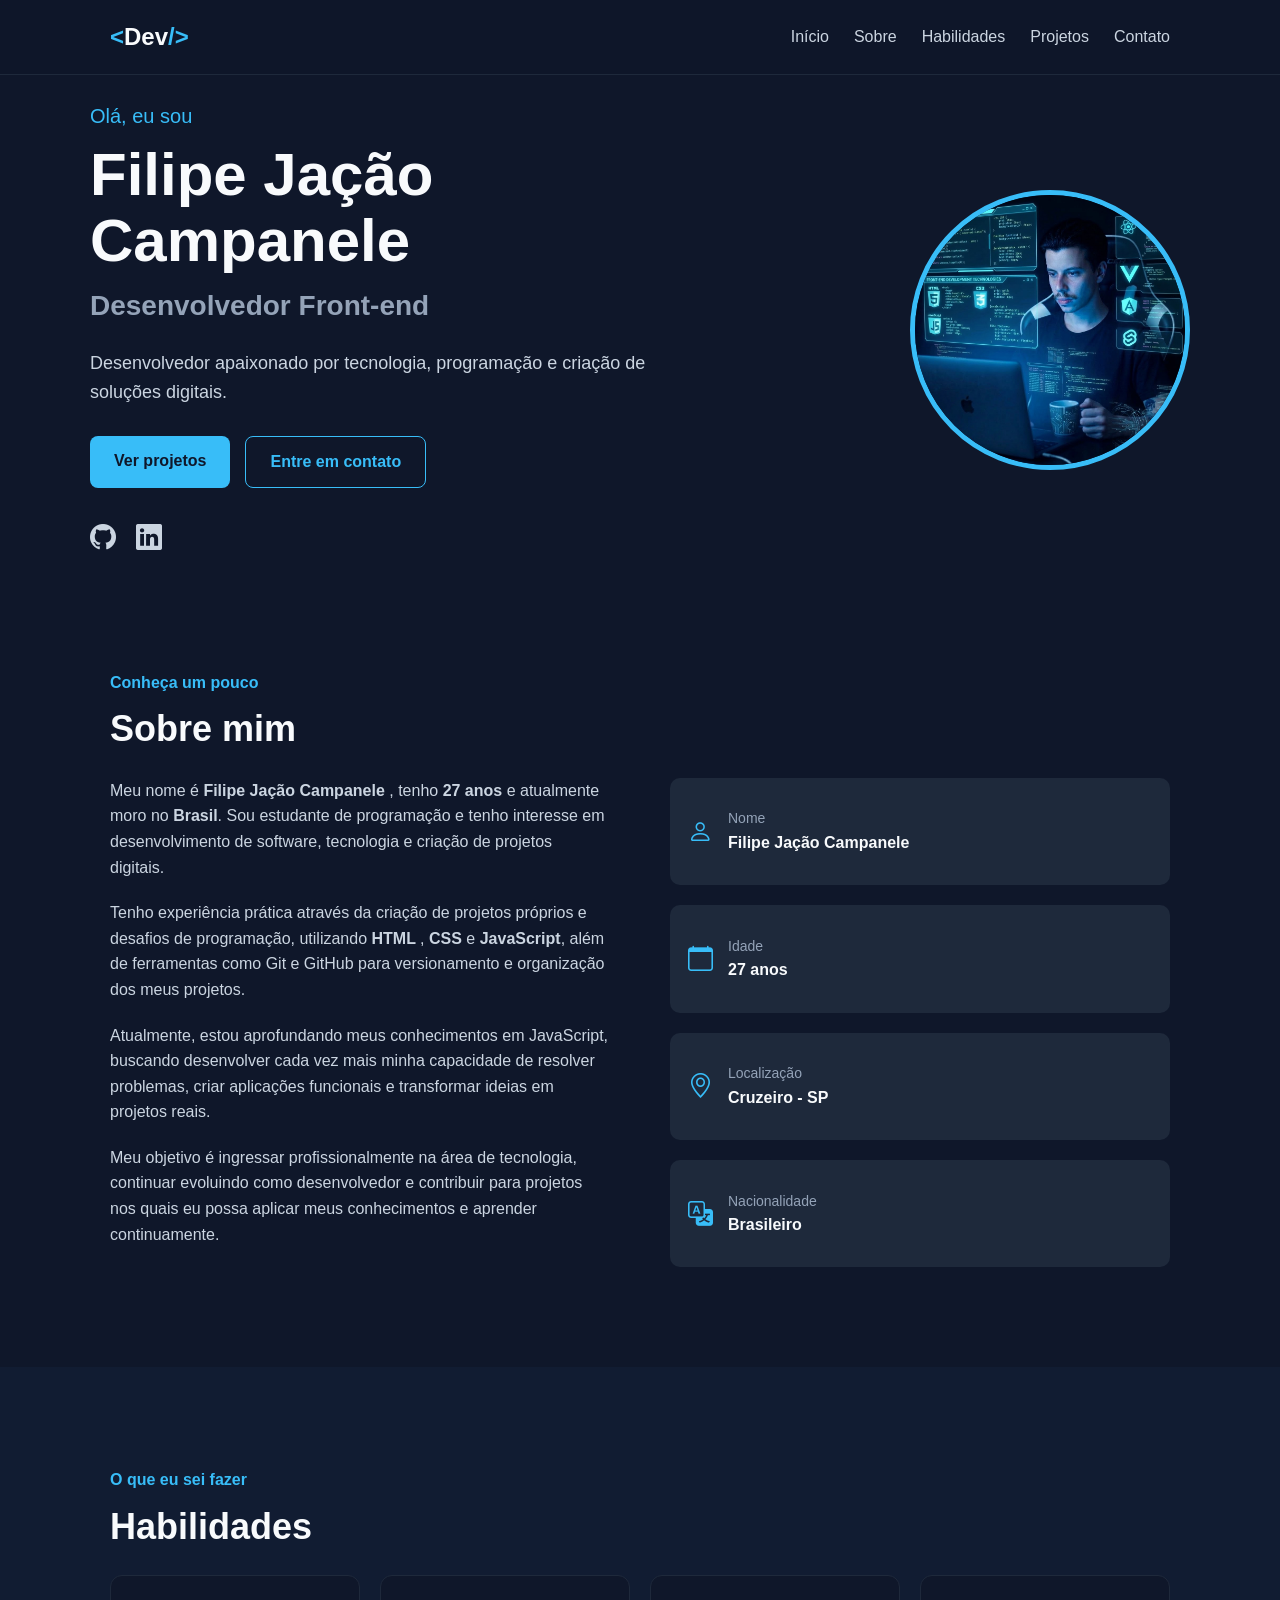
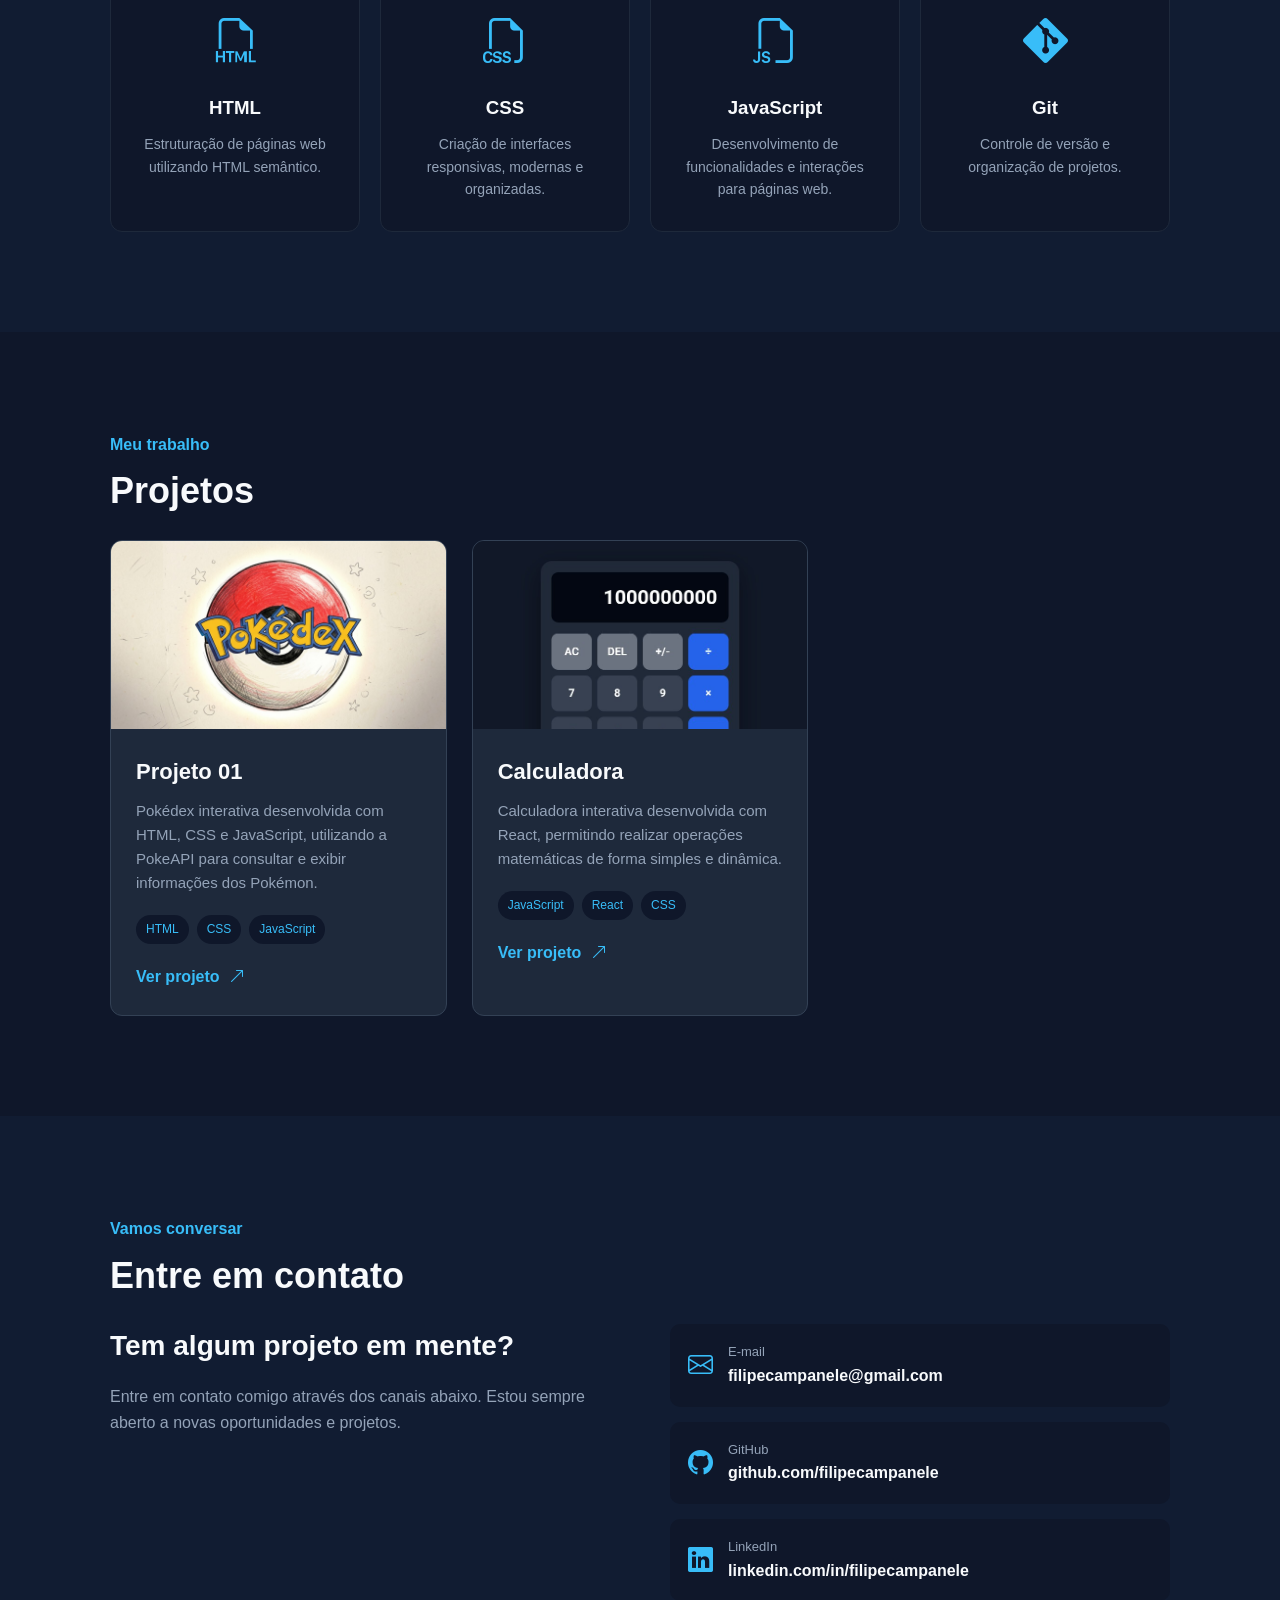
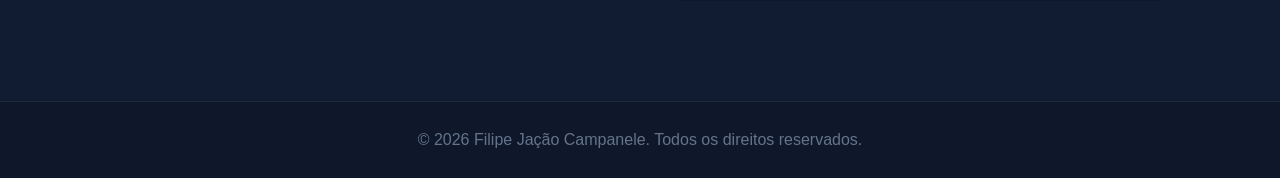
==== commit af3d1d6d: "Update index.html" ====
--- a/index.html
+++ b/index.html
@@ -502,384 +502,9 @@
 
 </body>
 
-</html>                    <div class="hero-buttons">
-
-                        <a href="#projetos" class="button">
-                            Ver projetos
-                        </a>
-
-                        <a href="#contato" class="button secondary">
-                            Entre em contato
-                        </a>
-
-                    </div>
-
-                    <div class="social-links">
-
-                        <a href="https://github.com/filipecampanele?tab=repositories" target="_blank">
-                            <i class="bi bi-github"></i>
-                        </a>
-
-                        <a href="https://www.linkedin.com/in/filipe-campanele-176061417?utm_source=share_via&utm_content=profile&utm_medium=member_android" target="_blank">
-                            <i class="bi bi-linkedin"></i>
-                        </a>
-
-                    </div>
-
-                </div>
-
-
-                <div class="hero-image">
-
-                    <div class="profile-circle">
-
-                        
-                        <img src="eu.jpg" alt="Foto de Seu Nome">
-
-                    </div>
-
-                </div>
-
-            </div>
-
-        </section>
-
-
-        <!-- SOBRE -->
-        <section class="section" id="sobre">
-
-            <div class="container">
-
-                <p class="section-subtitle">
-                    Conheça um pouco
-                </p>
-
-                <h2 class="section-title">
-                    Sobre mim
-                </h2>
-
-                <div class="about-content">
-
-                    <div class="about-text">
-
-                        <p>
-                            Meu nome é <strong>Filipe Jação Campanele </strong>, tenho
-                            <strong>27 anos</strong> e atualmente moro no
-                            <strong>Brasil</strong>. Sou estudante de programação e tenho interesse
-                            em desenvolvimento de software, tecnologia e
-                            criação de projetos digitais.
-                        </p>
-
-                        <p>
-                                Tenho experiência prática através da criação de projetos próprios e desafios de programação, utilizando <strong> HTML </strong> , <strong>CSS</strong>  e <strong>JavaScript</strong>, além de ferramentas como Git e GitHub para versionamento e organização dos meus projetos.
-
-                          
-                        </p>
-
-                        <p>
-                            Atualmente, estou aprofundando meus conhecimentos em JavaScript, buscando desenvolver cada vez mais minha capacidade de resolver problemas, criar aplicações funcionais e transformar ideias em projetos reais.
-                       
-                        </p>
-
-                      <p>
-
-                       Meu objetivo é ingressar profissionalmente na área de tecnologia, continuar evoluindo como desenvolvedor e contribuir para projetos nos quais eu possa aplicar meus conhecimentos e aprender continuamente.
-                        
-                      </p>
-
-                    </div>
-
-
-                    <div class="about-info">
-
-                        <div class="info-item">
-                            <i class="bi bi-person"></i>
-
-                            <div>
-                                <span>Nome</span>
-                                <strong>Filipe Jação Campanele</strong>
-                            </div>
-                        </div>
-
-
-                        <div class="info-item">
-                            <i class="bi bi-calendar"></i>
-
-                            <div>
-                                <span>Idade</span>
-                                <strong>27 anos</strong>
-                            </div>
-                        </div>
-
-
-                        <div class="info-item">
-                            <i class="bi bi-geo-alt"></i>
-
-                            <div>
-                                <span>Localização</span>
-                                <strong>Cruzeiro - SP</strong>
-                            </div>
-                        </div>
-
-
-                        <div class="info-item">
-                            <i class="bi bi-translate"></i>
-
-                            <div>
-                                <span>Nacionalidade</span>
-                                <strong>Brasileiro</strong>
-                            </div>
-                        </div>
-
-                    </div>
-
-                </div>
-
-            </div>
-
-        </section>
-
-
-        <!-- HABILIDADES -->
-        <section class="section skills-section" id="habilidades">
-
-            <div class="container">
-
-                <p class="section-subtitle">
-                    O que eu sei fazer
-                </p>
-
-                <h2 class="section-title">
-                    Habilidades
-                </h2>
-
-
-                <div class="skills">
-
-                    <div class="skill-card">
-
-                        <i class="bi bi-filetype-html"></i>
-
-                        <h3>HTML</h3>
-
-                        <p>
-                            Estruturação de páginas web utilizando
-                            HTML semântico.
-                        </p>
-
-                    </div>
-
-
-                    <div class="skill-card">
-
-                        <i class="bi bi-filetype-css"></i>
-
-                        <h3>CSS</h3>
-
-                        <p>
-                            Criação de interfaces responsivas,
-                            modernas e organizadas.
-                        </p>
-
-                    </div>
-
-
-                    <div class="skill-card">
-
-                        <i class="bi bi-filetype-js"></i>
-
-                        <h3>JavaScript</h3>
-
-                        <p>
-                            Desenvolvimento de funcionalidades
-                            e interações para páginas web.
-                        </p>
-
-                    </div>
-
-
-                    <div class="skill-card">
-
-                        <i class="bi bi-git"></i>
-
-                        <h3>Git</h3>
-
-                        <p>
-                            Controle de versão e organização
-                            de projetos.
-                        </p>
-
-                    </div>
-
-                </div>
-
-            </div>
-
-        </section>
-
-
-        <!-- PROJETOS -->
-        <section class="section" id="projetos">
-
-            <div class="container">
-
-                <p class="section-subtitle">
-                    Meu trabalho
-                </p>
-
-                <h2 class="section-title">
-                    Projetos
-                </h2>
-
-
-                <div class="projects">
-
-
-                    <article class="project-card">
-
-                        <div class="project-image">
-
-                            <img src="projeto1.jpg"
-                                alt="Imagem do projeto">
-
-                        </div>
-
-                        <div class="project-content">
-
-                            <h3>
-                                Projeto 01
-                            </h3>
-
-                            <p>
-                                Pokédex interativa desenvolvida com HTML, CSS e JavaScript, utilizando a PokeAPI para consultar e exibir informações dos Pokémon.
-                            </p>
-
-                            <div class="technologies">
-
-                                <span>HTML</span>
-                                <span>CSS</span>
-                                <span>JavaScript</span>
-
-                            </div>
-
-                            <a    href="https://filipecampanele.github.io/Pokedex/" target="_blank" class="project-link">
-                                Ver projeto
-                                <i class="bi bi-arrow-up-right"></i>
-                            </a>
-
-                        </div>
-
-                    </article>
-
-                </div>
-            </div>
+</html>                                        
                       
-        </section>
-
-
-
-
-
-
-        <!-- CONTATO -->
-        <section class="section contact-section" id="contato">
-
-            <div class="container">
-
-                <p class="section-subtitle">
-                    Vamos conversar
-                </p>
-
-                <h2 class="section-title">
-                    Entre em contato
-                </h2>
-
-
-                <div class="contact-content">
-
-                    <div class="contact-text">
-
-                        <h3>
-                            Tem algum projeto em mente?
-                        </h3>
-
-                        <p>
-                            Entre em contato comigo através dos canais
-                            abaixo. Estou sempre aberto a novas
-                            oportunidades e projetos.
-                        </p>
-
-                    </div>
-
-
-                    <div class="contact-links">
-
-                        <a href="mailto:filipecampanele@gmail.com">
-
-                            <i class="bi bi-envelope"></i>
-
-                            <div>
-                                <span>E-mail</span>
-                                <strong>
-                                    filipecampanele@gmail.com
-                                </strong>
-                            </div>
-
-                        </a>
-
-
-                        <a href="https://github.com/filipecampanele?tab=repositories" target="_blank">
-
-                            <i class="bi bi-github"></i>
-
-                            <div>
-                                <span>GitHub</span>
-                                <strong>
-                                    github.com/filipecampanele
-                                </strong>
-                            </div>
-
-                        </a>
-
-
-                        <a href="https://www.linkedin.com/in/filipe-campanele-176061417?utm_source=share_via&utm_content=profile&utm_medium=member_android" target="_blank">
-
-                            <i class="bi bi-linkedin"></i>
-
-                            <div>
-                                <span>LinkedIn</span>
-                                <strong>
-                                    linkedin.com/in/filipecampanele
-                                </strong>
-                            </div>
-
-                        </a>
-
-                    </div>
-
-                </div>
-
-            </div>
-
-        </section>
-
-    </main>
-
-
-    <!-- RODAPÉ -->
-    <footer class="footer">
-
-        <p>
-            © <span id="year"></span> Filipe Jação Campanele.
-            Todos os direitos reservados.
-        </p>
-
-    </footer>
-
-
-    <!-- JAVASCRIPT -->
-    <script src="Portifólio.js"></script>
-
-</body>
-
-</html>
+
+                
+
+
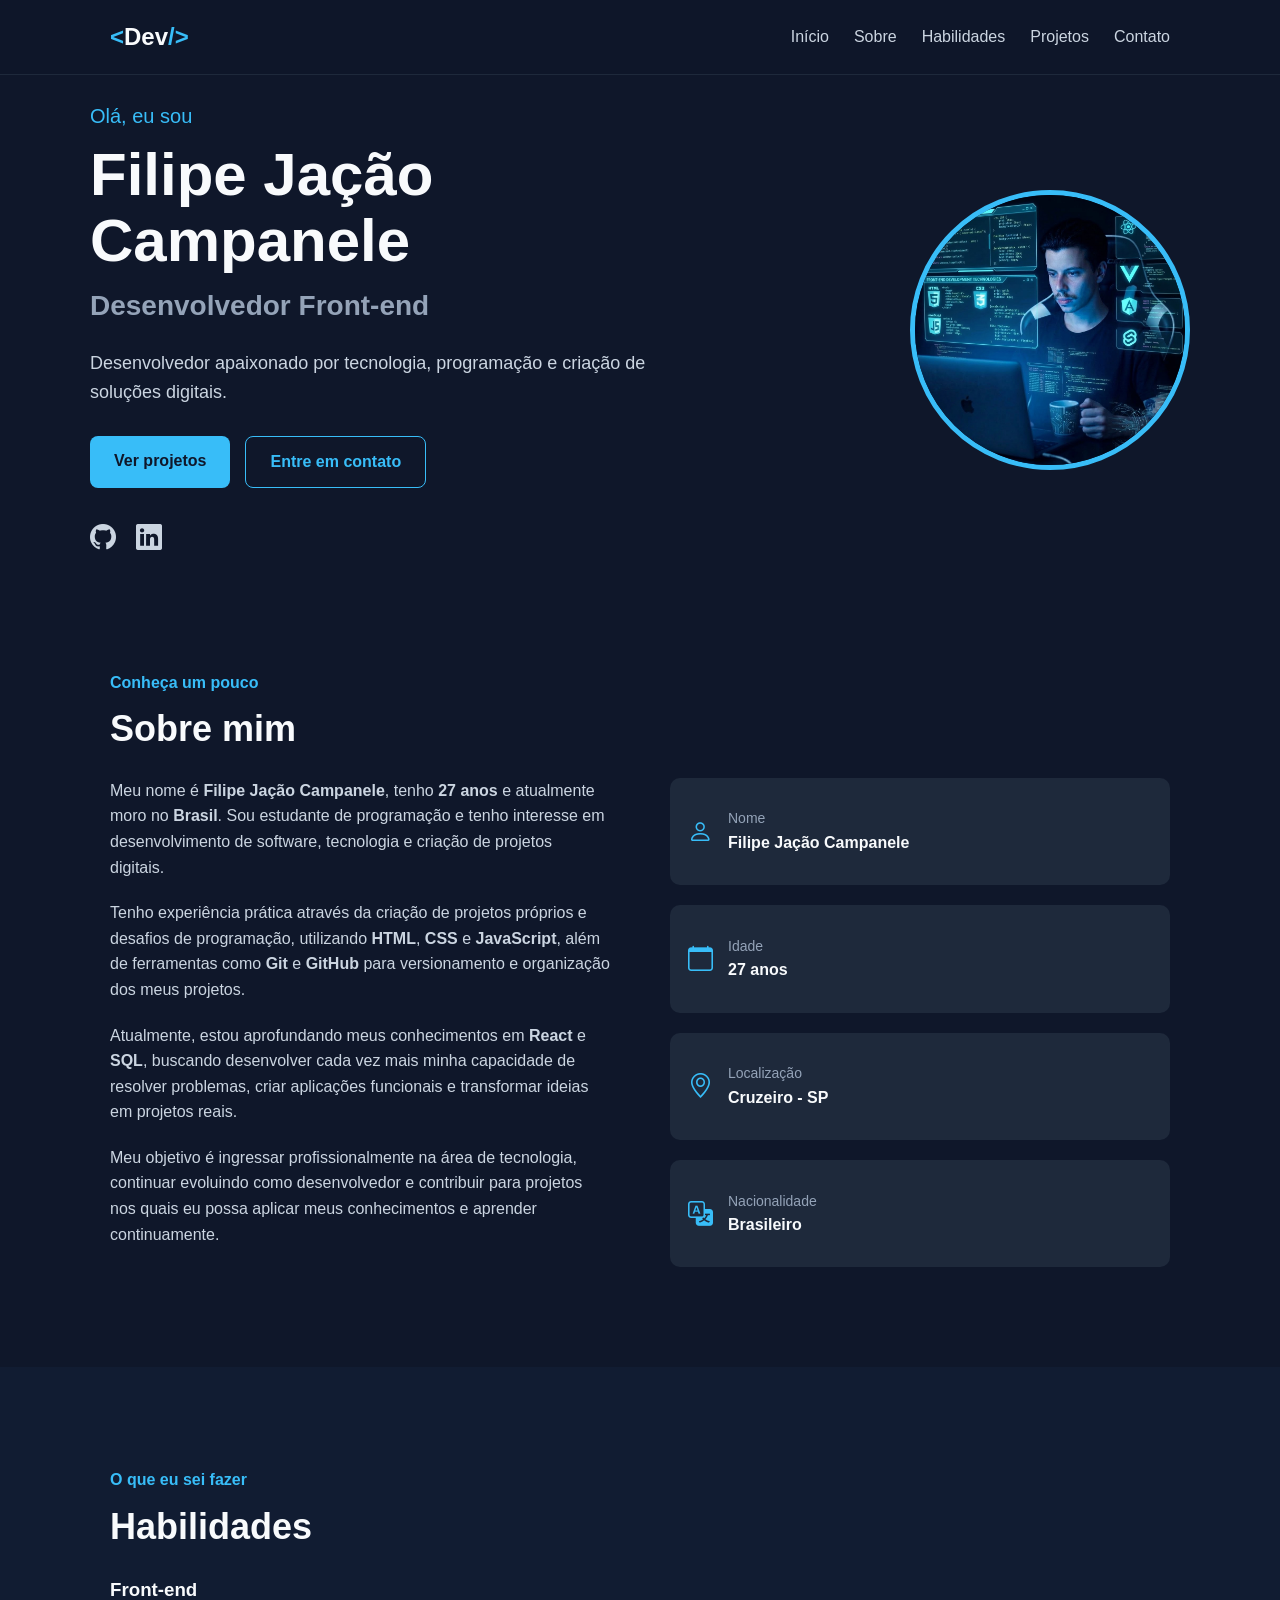
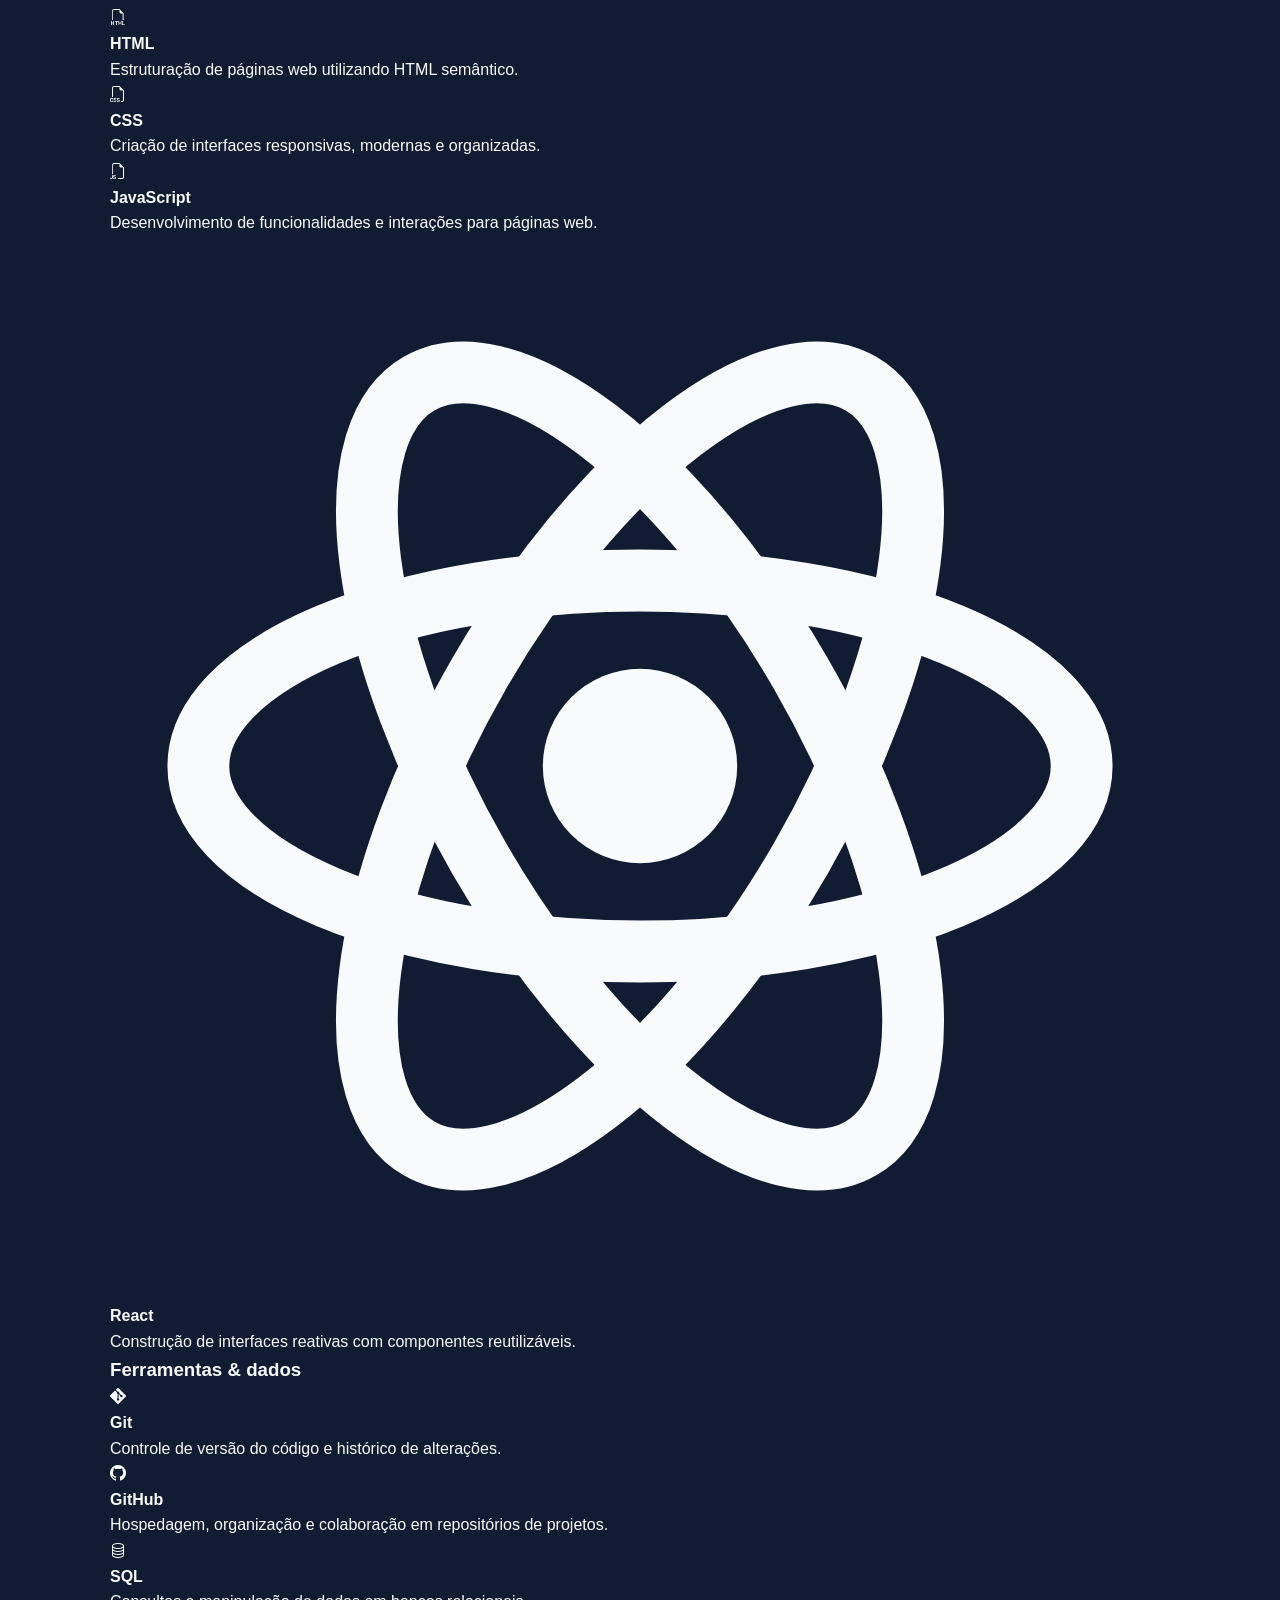
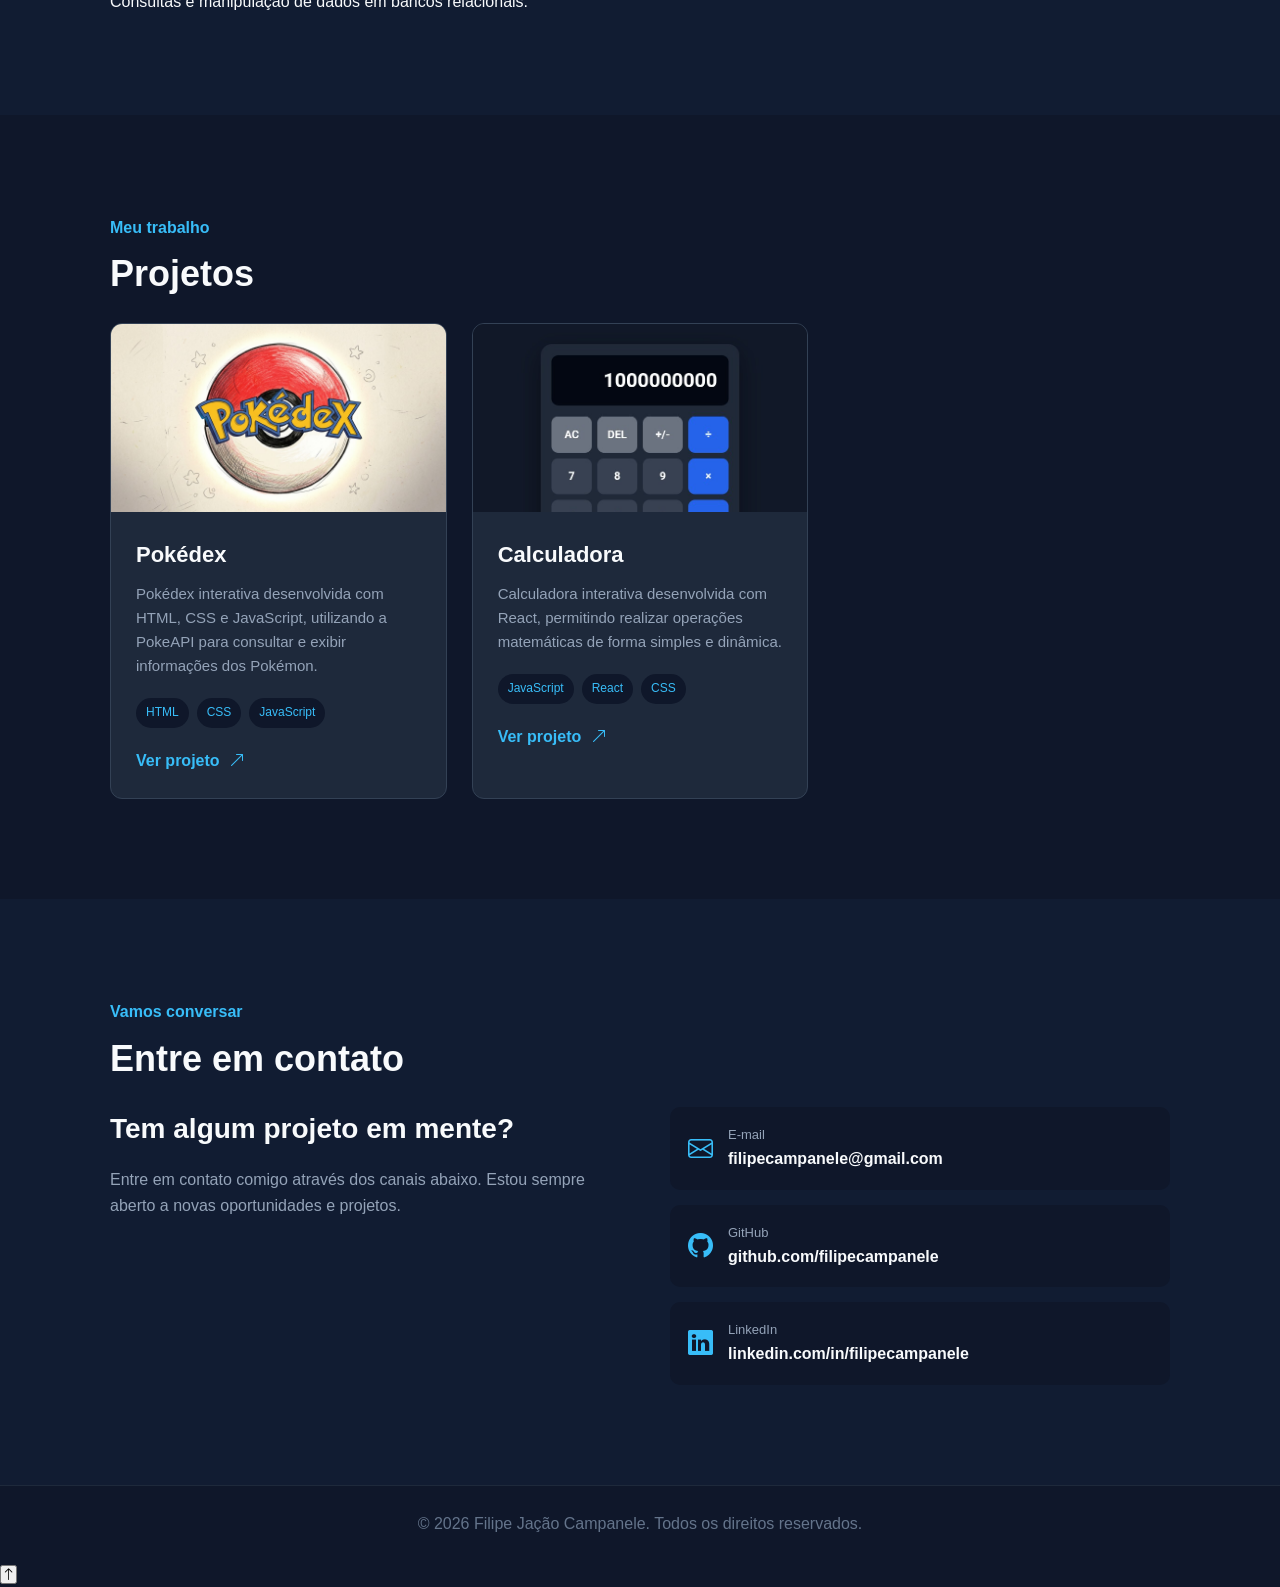
==== commit 9f4720a7: "Update index.html" ====
--- a/index.html
+++ b/index.html
@@ -4,8 +4,17 @@
 <head>
     <meta charset="UTF-8">
     <meta name="viewport" content="width=device-width, initial-scale=1.0">
-
-    <title>Portfólio | Filipe Jação Campanele </title>
+    <meta name="description" content="Portfólio de Filipe Jação Campanele, desenvolvedor front-end com experiência em HTML, CSS, JavaScript e React, além de Git, GitHub e SQL.">
+    <meta name="theme-color" content="#090d17">
+
+    <title>Portfólio | Filipe Jação Campanele</title>
+
+    <link rel="icon" href="data:image/svg+xml,<svg xmlns=%22http://www.w3.org/2000/svg%22 viewBox=%220 0 100 100%22><text y=%22.9em%22 font-size=%2290%22>💻</text></svg>">
+
+    <!-- Fontes -->
+    <link rel="preconnect" href="https://fonts.googleapis.com">
+    <link rel="preconnect" href="https://fonts.gstatic.com" crossorigin>
+    <link href="https://fonts.googleapis.com/css2?family=Space+Grotesk:wght@500;600;700&family=Inter:wght@400;500;600;700&display=swap" rel="stylesheet">
 
     <!-- CSS -->
     <link rel="stylesheet" href="Portifólio.css">
@@ -26,7 +35,7 @@
                 <span>&lt;</span>Dev<span>/&gt;</span>
             </a>
 
-            <button class="menu-button" id="menuButton">
+            <button class="menu-button" id="menuButton" aria-label="Abrir menu" aria-expanded="false">
                 <i class="bi bi-list"></i>
             </button>
 
@@ -48,6 +57,9 @@
         <!-- INÍCIO -->
         <section class="hero" id="inicio">
 
+            <div class="hero-glow hero-glow-1"></div>
+            <div class="hero-glow hero-glow-2"></div>
+
             <div class="hero-container">
 
                 <div class="hero-text">
@@ -83,11 +95,11 @@
 
                     <div class="social-links">
 
-                        <a href="https://github.com/filipecampanele?tab=repositories" target="_blank">
+                        <a href="https://github.com/filipecampanele?tab=repositories" target="_blank" rel="noopener noreferrer" aria-label="GitHub">
                             <i class="bi bi-github"></i>
                         </a>
 
-                        <a href="https://www.linkedin.com/in/filipe-campanele-176061417?utm_source=share_via&utm_content=profile&utm_medium=member_android" target="_blank">
+                        <a href="https://www.linkedin.com/in/filipe-campanele-176061417?utm_source=share_via&utm_content=profile&utm_medium=member_android" target="_blank" rel="noopener noreferrer" aria-label="LinkedIn">
                             <i class="bi bi-linkedin"></i>
                         </a>
 
@@ -100,8 +112,7 @@
 
                     <div class="profile-circle">
 
-                        
-                        <img src="eu.jpg" alt="Foto de Seu Nome">
+                        <img src="eu.jpg" alt="Foto de Filipe Jação Campanele">
 
                     </div>
 
@@ -130,7 +141,7 @@
                     <div class="about-text">
 
                         <p>
-                            Meu nome é <strong>Filipe Jação Campanele </strong>, tenho
+                            Meu nome é <strong>Filipe Jação Campanele</strong>, tenho
                             <strong>27 anos</strong> e atualmente moro no
                             <strong>Brasil</strong>. Sou estudante de programação e tenho interesse
                             em desenvolvimento de software, tecnologia e
@@ -138,21 +149,24 @@
                         </p>
 
                         <p>
-                                Tenho experiência prática através da criação de projetos próprios e desafios de programação, utilizando <strong> HTML </strong> , <strong>CSS</strong>  e <strong>JavaScript</strong>, além de ferramentas como Git e GitHub para versionamento e organização dos meus projetos.
-
-                          
+                            Tenho experiência prática através da criação de projetos próprios e desafios de
+                            programação, utilizando <strong>HTML</strong>, <strong>CSS</strong> e
+                            <strong>JavaScript</strong>, além de ferramentas como <strong>Git</strong> e
+                            <strong>GitHub</strong> para versionamento e organização dos meus projetos.
                         </p>
 
                         <p>
-                            Atualmente, estou aprofundando meus conhecimentos em JavaScript, buscando desenvolver cada vez mais minha capacidade de resolver problemas, criar aplicações funcionais e transformar ideias em projetos reais.
-                       
+                            Atualmente, estou aprofundando meus conhecimentos em <strong>React</strong> e
+                            <strong>SQL</strong>, buscando desenvolver cada vez mais minha capacidade de
+                            resolver problemas, criar aplicações funcionais e transformar ideias em projetos
+                            reais.
                         </p>
 
-                      <p>
-
-                       Meu objetivo é ingressar profissionalmente na área de tecnologia, continuar evoluindo como desenvolvedor e contribuir para projetos nos quais eu possa aplicar meus conhecimentos e aprender continuamente.
-                        
-                      </p>
+                        <p>
+                            Meu objetivo é ingressar profissionalmente na área de tecnologia, continuar
+                            evoluindo como desenvolvedor e contribuir para projetos nos quais eu possa
+                            aplicar meus conhecimentos e aprender continuamente.
+                        </p>
 
                     </div>
 
@@ -220,61 +234,91 @@
                     Habilidades
                 </h2>
 
-
-                <div class="skills">
-
-                    <div class="skill-card">
-
-                        <i class="bi bi-filetype-html"></i>
-
-                        <h3>HTML</h3>
-
-                        <p>
-                            Estruturação de páginas web utilizando
-                            HTML semântico.
-                        </p>
-
-                    </div>
-
-
-                    <div class="skill-card">
-
-                        <i class="bi bi-filetype-css"></i>
-
-                        <h3>CSS</h3>
-
-                        <p>
-                            Criação de interfaces responsivas,
-                            modernas e organizadas.
-                        </p>
-
-                    </div>
-
-
-                    <div class="skill-card">
-
-                        <i class="bi bi-filetype-js"></i>
-
-                        <h3>JavaScript</h3>
-
-                        <p>
-                            Desenvolvimento de funcionalidades
-                            e interações para páginas web.
-                        </p>
-
-                    </div>
-
-
-                    <div class="skill-card">
-
-                        <i class="bi bi-git"></i>
-
-                        <h3>Git</h3>
-
-                        <p>
-                            Controle de versão e organização
-                            de projetos.
-                        </p>
+                <div class="skills-groups">
+
+                    <div class="skills-group">
+
+                        <h3 class="skills-group-title">Front-end</h3>
+
+                        <div class="skills-list">
+
+                            <div class="skill-row" style="--tech-color:#f16529; --tech-bg:rgba(241,101,41,0.12)">
+                                <span class="skill-icon"><i class="bi bi-filetype-html"></i></span>
+                                <div class="skill-info">
+                                    <h4>HTML</h4>
+                                    <p>Estruturação de páginas web utilizando HTML semântico.</p>
+                                </div>
+                            </div>
+
+                            <div class="skill-row" style="--tech-color:#2965f1; --tech-bg:rgba(41,101,241,0.12)">
+                                <span class="skill-icon"><i class="bi bi-filetype-css"></i></span>
+                                <div class="skill-info">
+                                    <h4>CSS</h4>
+                                    <p>Criação de interfaces responsivas, modernas e organizadas.</p>
+                                </div>
+                            </div>
+
+                            <div class="skill-row" style="--tech-color:#f0db4f; --tech-bg:rgba(240,219,79,0.12)">
+                                <span class="skill-icon"><i class="bi bi-filetype-js"></i></span>
+                                <div class="skill-info">
+                                    <h4>JavaScript</h4>
+                                    <p>Desenvolvimento de funcionalidades e interações para páginas web.</p>
+                                </div>
+                            </div>
+
+                            <div class="skill-row" style="--tech-color:#61dafb; --tech-bg:rgba(97,218,251,0.12)">
+                                <span class="skill-icon">
+                                    <svg viewBox="0 0 24 24" xmlns="http://www.w3.org/2000/svg" aria-hidden="true">
+                                        <circle cx="12" cy="12" r="2.2" fill="currentColor" />
+                                        <g fill="none" stroke="currentColor" stroke-width="1.4">
+                                            <ellipse cx="12" cy="12" rx="10" ry="4.2" />
+                                            <ellipse cx="12" cy="12" rx="10" ry="4.2" transform="rotate(60 12 12)" />
+                                            <ellipse cx="12" cy="12" rx="10" ry="4.2" transform="rotate(120 12 12)" />
+                                        </g>
+                                    </svg>
+                                </span>
+                                <div class="skill-info">
+                                    <h4>React</h4>
+                                    <p>Construção de interfaces reativas com componentes reutilizáveis.</p>
+                                </div>
+                            </div>
+
+                        </div>
+
+                    </div>
+
+
+                    <div class="skills-group">
+
+                        <h3 class="skills-group-title">Ferramentas &amp; dados</h3>
+
+                        <div class="skills-list">
+
+                            <div class="skill-row" style="--tech-color:#f05133; --tech-bg:rgba(240,81,51,0.12)">
+                                <span class="skill-icon"><i class="bi bi-git"></i></span>
+                                <div class="skill-info">
+                                    <h4>Git</h4>
+                                    <p>Controle de versão do código e histórico de alterações.</p>
+                                </div>
+                            </div>
+
+                            <div class="skill-row" style="--tech-color:#e5e9f0; --tech-bg:rgba(229,233,240,0.12)">
+                                <span class="skill-icon"><i class="bi bi-github"></i></span>
+                                <div class="skill-info">
+                                    <h4>GitHub</h4>
+                                    <p>Hospedagem, organização e colaboração em repositórios de projetos.</p>
+                                </div>
+                            </div>
+
+                            <div class="skill-row" style="--tech-color:#14b8a6; --tech-bg:rgba(20,184,166,0.12)">
+                                <span class="skill-icon"><i class="bi bi-database"></i></span>
+                                <div class="skill-info">
+                                    <h4>SQL</h4>
+                                    <p>Consultas e manipulação de dados em bancos relacionais.</p>
+                                </div>
+                            </div>
+
+                        </div>
 
                     </div>
 
@@ -301,35 +345,28 @@
 
                 <div class="projects">
 
-
                     <article class="project-card">
 
                         <div class="project-image">
-
-                            <img src="projeto1.jpg"
-                                alt="Imagem do projeto">
-
+                            <img src="projeto1.jpg" alt="Imagem do projeto Pokédex" loading="lazy">
                         </div>
 
                         <div class="project-content">
 
-                            <h3>
-                                Projeto 01
-                            </h3>
+                            <h3>Pokédex</h3>
 
                             <p>
-                                Pokédex interativa desenvolvida com HTML, CSS e JavaScript, utilizando a PokeAPI para consultar e exibir informações dos Pokémon.
+                                Pokédex interativa desenvolvida com HTML, CSS e JavaScript, utilizando a
+                                PokeAPI para consultar e exibir informações dos Pokémon.
                             </p>
 
                             <div class="technologies">
-
                                 <span>HTML</span>
                                 <span>CSS</span>
                                 <span>JavaScript</span>
-
-                            </div>
-
-                            <a    href="https://filipecampanele.github.io/Pokedex/" target="_blank" class="project-link">
+                            </div>
+
+                            <a href="https://filipecampanele.github.io/Pokedex/" target="_blank" rel="noopener noreferrer" class="project-link">
                                 Ver projeto
                                 <i class="bi bi-arrow-up-right"></i>
                             </a>
@@ -337,68 +374,42 @@
                         </div>
 
                     </article>
-                     
-									<article class="project-card">
-
-    <div class="project-image">
-
-        <img src="calculadora.jpg" alt="Projeto Calculadora">
-
-    </div>
-
-    <div class="project-content">
-
-        <h3>
-            Calculadora
-        </h3>
-
-        <p>
-            Calculadora interativa desenvolvida com React,
-            permitindo realizar operações matemáticas de forma
-            simples e dinâmica.
-        </p>
-
-        <div class="technologies">
-
-            <span class="technology">
-                
-                JavaScript
-            </span>
-
-            <span class="technology">
-                React
-            </span>
-
-            <span class="technology">
-                CSS
-            </span>
-
-        </div>
-
-        <a href="https://filipecampanele.github.io/Calculadora/"
-           target="_blank"
-           class="project-link">
-
-            Ver projeto
-            <i class="bi bi-arrow-up-right"></i>
-
-        </a>
-
-    </div>
-
-										 </article>
+
+                    <article class="project-card">
+
+                        <div class="project-image">
+                            <img src="calculadora.jpg" alt="Imagem do projeto Calculadora" loading="lazy">
+                        </div>
+
+                        <div class="project-content">
+
+                            <h3>Calculadora</h3>
+
+                            <p>
+                                Calculadora interativa desenvolvida com React, permitindo realizar
+                                operações matemáticas de forma simples e dinâmica.
+                            </p>
+
+                            <div class="technologies">
+                                <span>JavaScript</span>
+                                <span>React</span>
+                                <span>CSS</span>
+                            </div>
+
+                            <a href="https://filipecampanele.github.io/Calculadora/" target="_blank" rel="noopener noreferrer" class="project-link">
+                                Ver projeto
+                                <i class="bi bi-arrow-up-right"></i>
+                            </a>
+
+                        </div>
+
+                    </article>
+
                 </div>
+
             </div>
 
-          
-
-
-					
         </section>
-
-
-
-
 
 
         <!-- CONTATO -->
@@ -448,7 +459,7 @@
                         </a>
 
 
-                        <a href="https://github.com/filipecampanele?tab=repositories" target="_blank">
+                        <a href="https://github.com/filipecampanele?tab=repositories" target="_blank" rel="noopener noreferrer">
 
                             <i class="bi bi-github"></i>
 
@@ -462,7 +473,7 @@
                         </a>
 
 
-                        <a href="https://www.linkedin.com/in/filipe-campanele-176061417?utm_source=share_via&utm_content=profile&utm_medium=member_android" target="_blank">
+                        <a href="https://www.linkedin.com/in/filipe-campanele-176061417?utm_source=share_via&utm_content=profile&utm_medium=member_android" target="_blank" rel="noopener noreferrer">
 
                             <i class="bi bi-linkedin"></i>
 
@@ -496,15 +507,14 @@
 
     </footer>
 
+    <button id="backToTop" class="back-to-top" aria-label="Voltar ao topo">
+        <i class="bi bi-arrow-up"></i>
+    </button>
+
 
     <!-- JAVASCRIPT -->
     <script src="Portifólio.js"></script>
 
 </body>
 
-</html>                                        
-                      
-
-                
-
-
+</html>
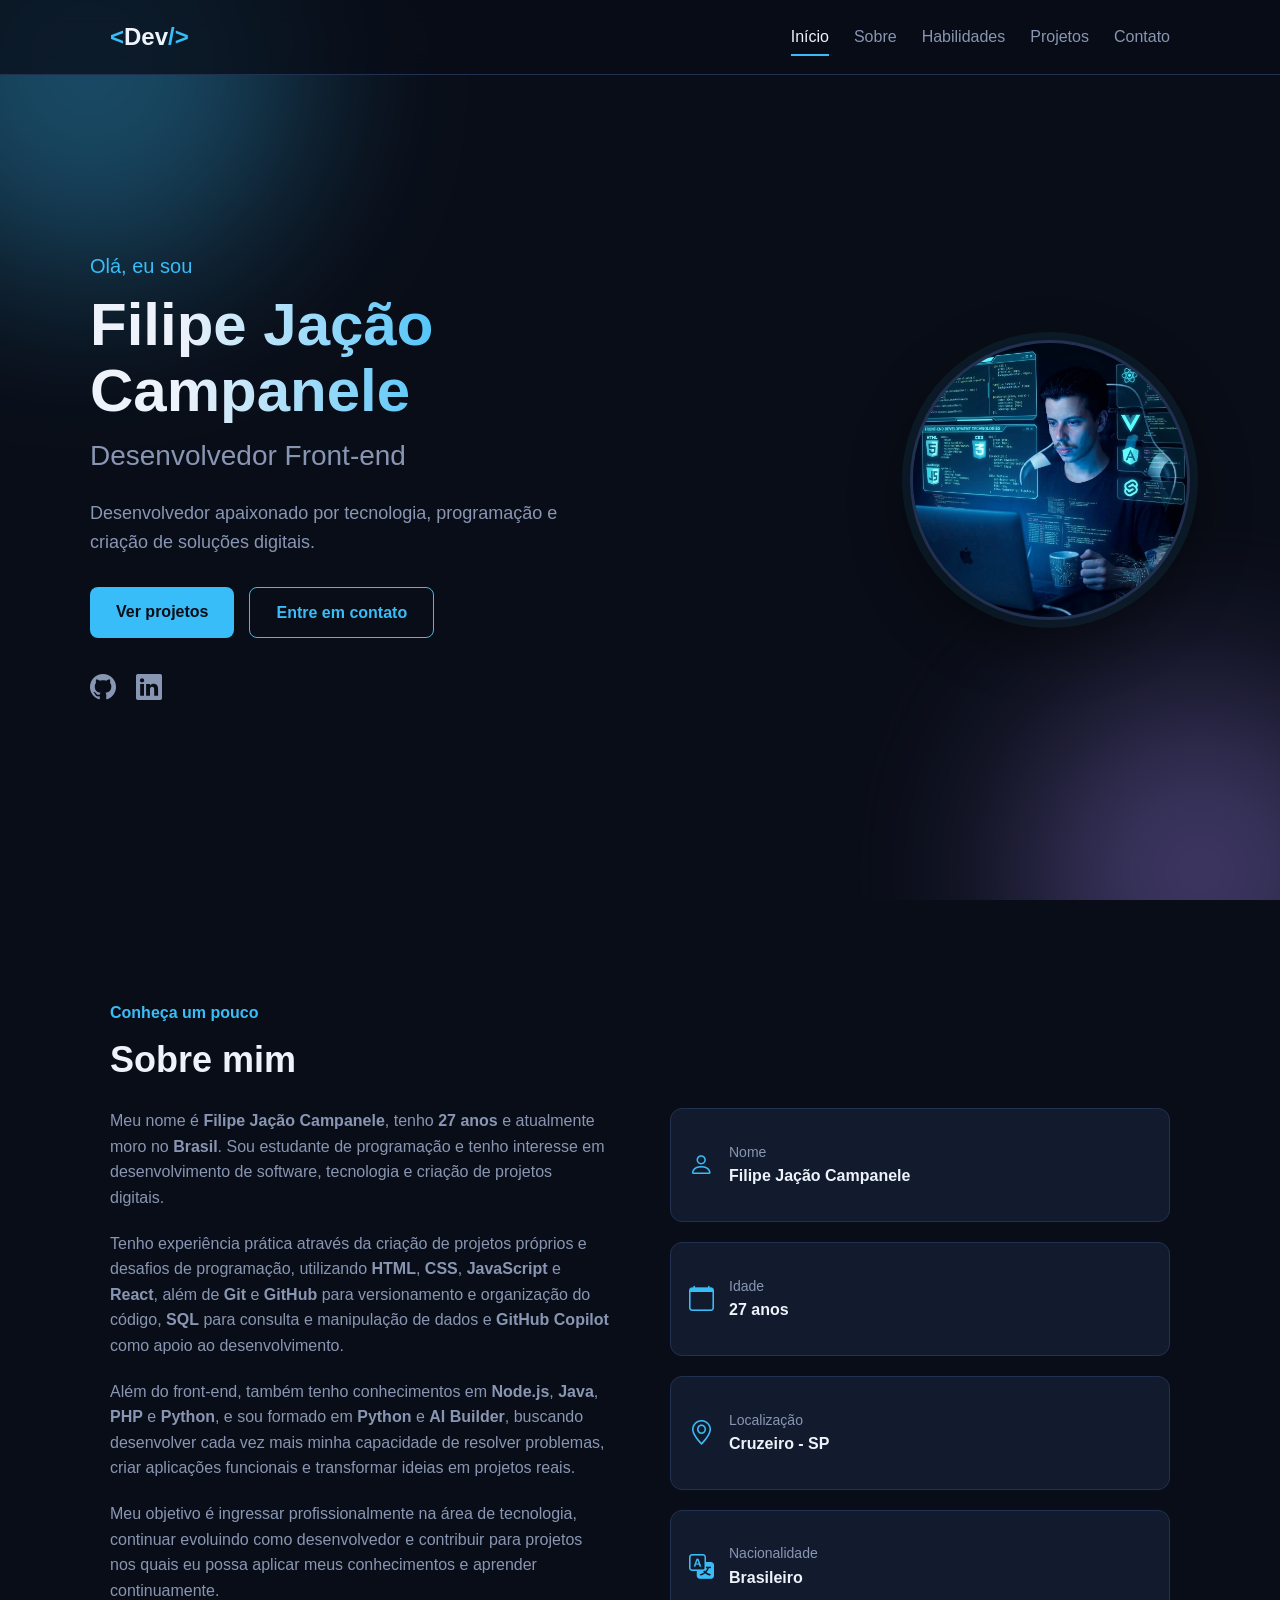
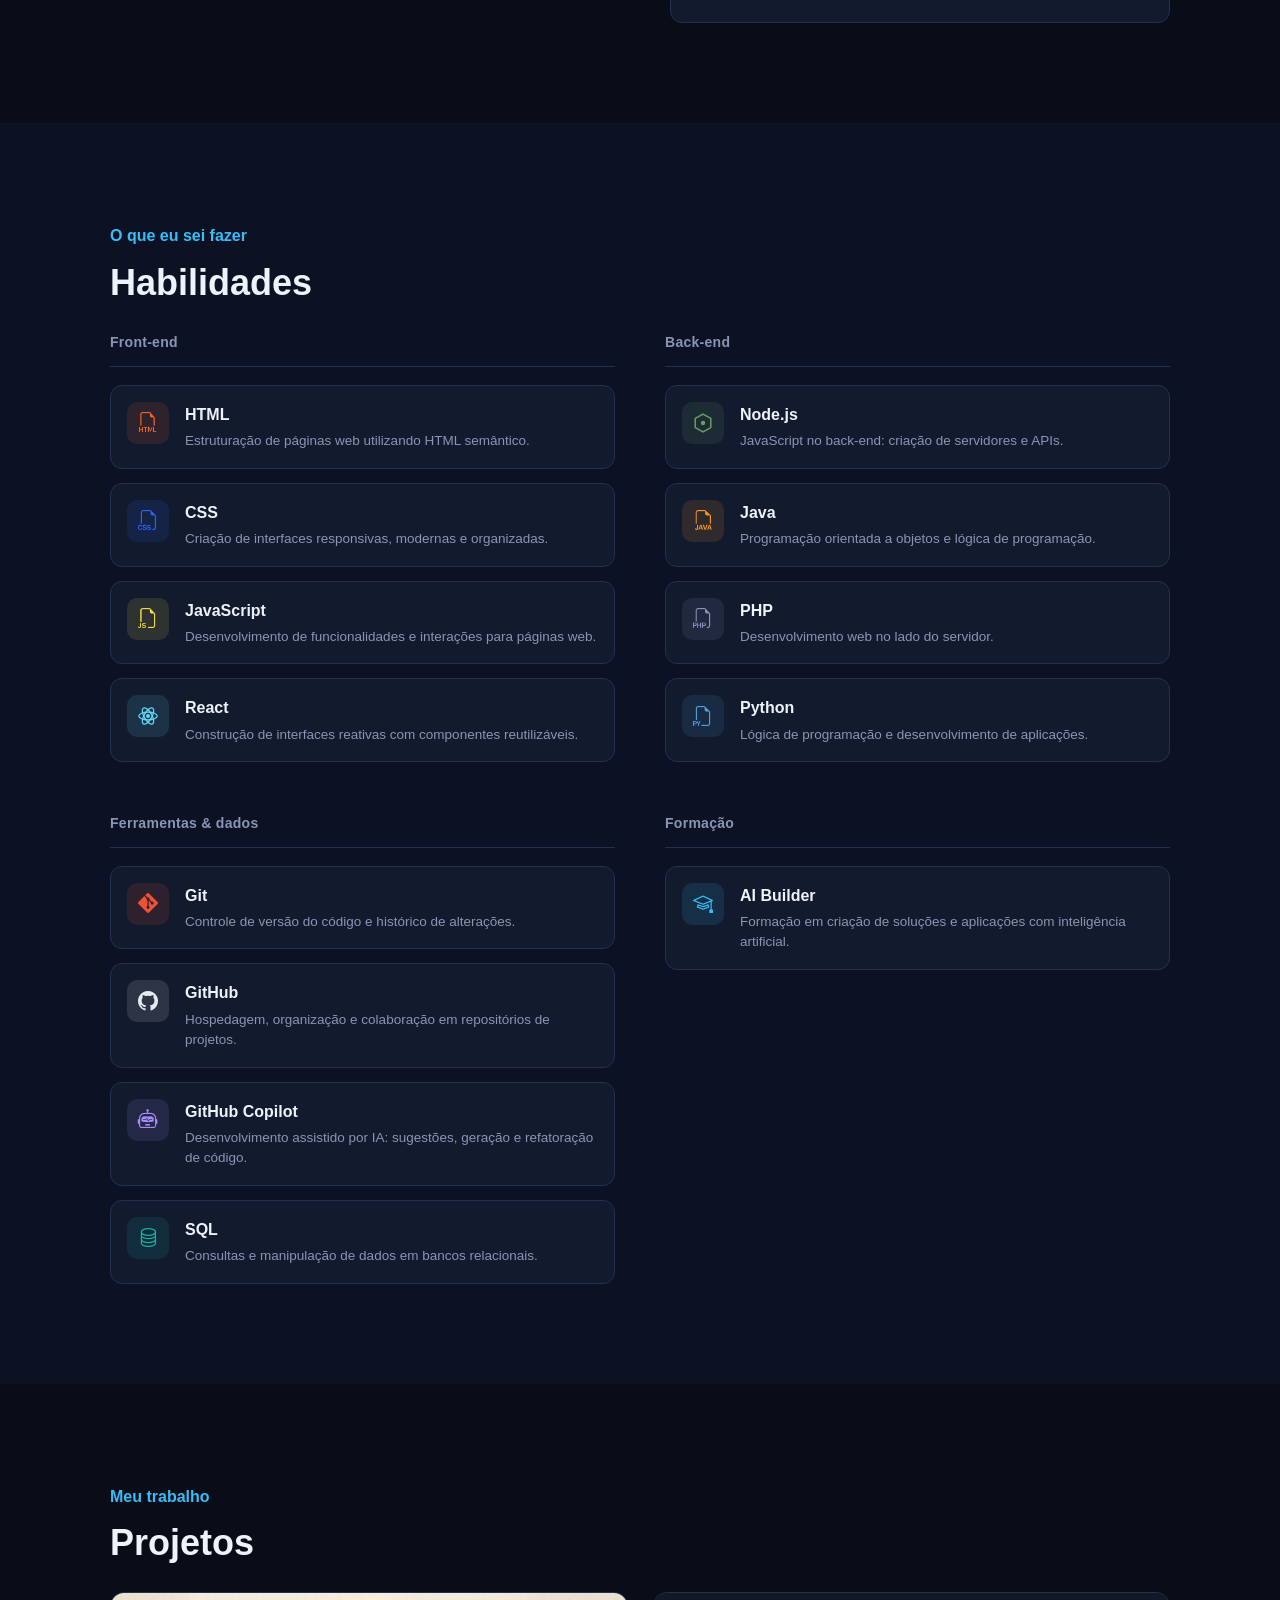
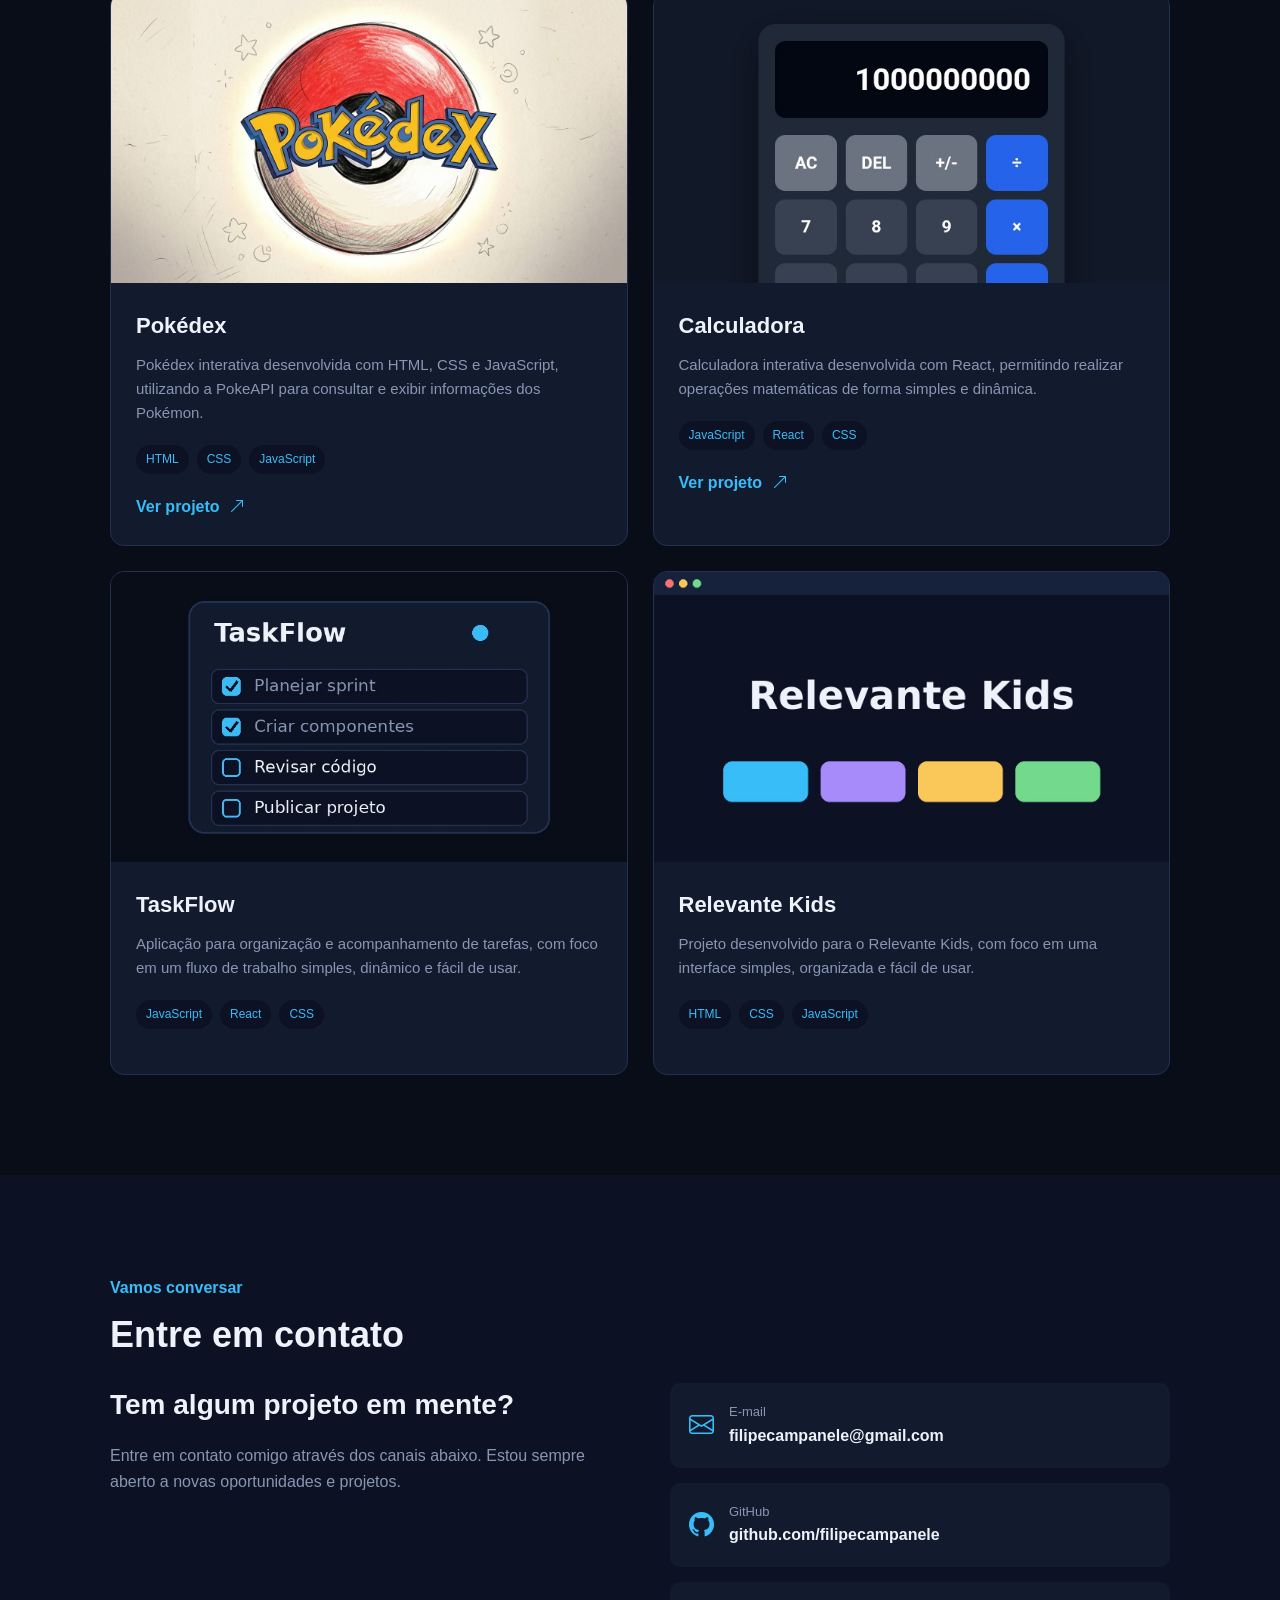
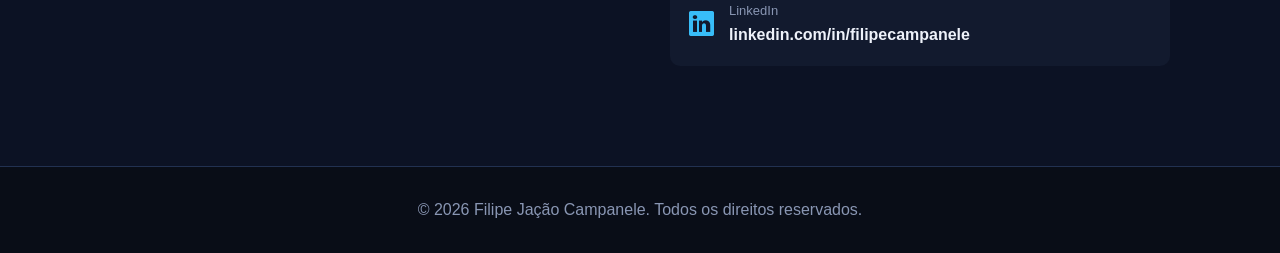
==== commit 86683bcc: "Add files via upload" ====
--- a/index.html
+++ b/index.html
@@ -150,16 +150,19 @@
 
                         <p>
                             Tenho experiência prática através da criação de projetos próprios e desafios de
-                            programação, utilizando <strong>HTML</strong>, <strong>CSS</strong> e
-                            <strong>JavaScript</strong>, além de ferramentas como <strong>Git</strong> e
-                            <strong>GitHub</strong> para versionamento e organização dos meus projetos.
+                            programação, utilizando <strong>HTML</strong>, <strong>CSS</strong>,
+                            <strong>JavaScript</strong> e <strong>React</strong>, além de <strong>Git</strong> e
+                            <strong>GitHub</strong> para versionamento e organização do código,
+                            <strong>SQL</strong> para consulta e manipulação de dados e
+                            <strong>GitHub Copilot</strong> como apoio ao desenvolvimento.
                         </p>
 
                         <p>
-                            Atualmente, estou aprofundando meus conhecimentos em <strong>React</strong> e
-                            <strong>SQL</strong>, buscando desenvolver cada vez mais minha capacidade de
-                            resolver problemas, criar aplicações funcionais e transformar ideias em projetos
-                            reais.
+                            Além do front-end, também tenho conhecimentos em <strong>Node.js</strong>,
+                            <strong>Java</strong>, <strong>PHP</strong> e <strong>Python</strong>, e sou formado em
+                            <strong>Python</strong> e <strong>AI Builder</strong>, buscando desenvolver cada vez mais
+                            minha capacidade de resolver problemas, criar aplicações funcionais e transformar ideias
+                            em projetos reais.
                         </p>
 
                         <p>
@@ -290,6 +293,52 @@
 
                     <div class="skills-group">
 
+                        <h3 class="skills-group-title">Back-end</h3>
+
+                        <div class="skills-list">
+
+                            <div class="skill-row" style="--tech-color:#68a063; --tech-bg:rgba(104,160,99,0.12)">
+                                <span class="skill-icon"><svg viewBox="0 0 24 24" xmlns="http://www.w3.org/2000/svg" aria-hidden="true">
+                                        <path d="M12 2.2 20.5 7v10L12 21.8 3.5 17V7z" fill="none" stroke="currentColor" stroke-width="1.6" stroke-linejoin="round" />
+                                        <circle cx="12" cy="12" r="2.4" fill="currentColor" />
+                                    </svg></span>
+                                <div class="skill-info">
+                                    <h4>Node.js</h4>
+                                    <p>JavaScript no back-end: criação de servidores e APIs.</p>
+                                </div>
+                            </div>
+
+                            <div class="skill-row" style="--tech-color:#f89820; --tech-bg:rgba(248,152,32,0.12)">
+                                <span class="skill-icon"><i class="bi bi-filetype-java"></i></span>
+                                <div class="skill-info">
+                                    <h4>Java</h4>
+                                    <p>Programação orientada a objetos e lógica de programação.</p>
+                                </div>
+                            </div>
+
+                            <div class="skill-row" style="--tech-color:#8892bf; --tech-bg:rgba(136,146,191,0.12)">
+                                <span class="skill-icon"><i class="bi bi-filetype-php"></i></span>
+                                <div class="skill-info">
+                                    <h4>PHP</h4>
+                                    <p>Desenvolvimento web no lado do servidor.</p>
+                                </div>
+                            </div>
+
+                            <div class="skill-row" style="--tech-color:#4f9fd8; --tech-bg:rgba(79,159,216,0.12)">
+                                <span class="skill-icon"><i class="bi bi-filetype-py"></i></span>
+                                <div class="skill-info">
+                                    <h4>Python</h4>
+                                    <p>Lógica de programação e desenvolvimento de aplicações.</p>
+                                </div>
+                            </div>
+
+                        </div>
+
+                    </div>
+
+
+                    <div class="skills-group">
+
                         <h3 class="skills-group-title">Ferramentas &amp; dados</h3>
 
                         <div class="skills-list">
@@ -310,11 +359,39 @@
                                 </div>
                             </div>
 
+                            <div class="skill-row" style="--tech-color:#a78bfa; --tech-bg:rgba(167,139,250,0.12)">
+                                <span class="skill-icon"><i class="bi bi-robot"></i></span>
+                                <div class="skill-info">
+                                    <h4>GitHub Copilot</h4>
+                                    <p>Desenvolvimento assistido por IA: sugestões, geração e refatoração de código.</p>
+                                </div>
+                            </div>
+
                             <div class="skill-row" style="--tech-color:#14b8a6; --tech-bg:rgba(20,184,166,0.12)">
                                 <span class="skill-icon"><i class="bi bi-database"></i></span>
                                 <div class="skill-info">
                                     <h4>SQL</h4>
                                     <p>Consultas e manipulação de dados em bancos relacionais.</p>
+                                </div>
+                            </div>
+
+                        </div>
+
+                    </div>
+
+
+
+                    <div class="skills-group">
+
+                        <h3 class="skills-group-title">Formação</h3>
+
+                        <div class="skills-list">
+
+                            <div class="skill-row" style="--tech-color:#38bdf8; --tech-bg:rgba(56,189,248,0.12)">
+                                <span class="skill-icon"><i class="bi bi-mortarboard"></i></span>
+                                <div class="skill-info">
+                                    <h4>AI Builder</h4>
+                                    <p>Formação em criação de soluções e aplicações com inteligência artificial.</p>
                                 </div>
                             </div>
 
@@ -400,6 +477,54 @@
                                 Ver projeto
                                 <i class="bi bi-arrow-up-right"></i>
                             </a>
+
+                        </div>
+
+                    </article>
+
+                    <article class="project-card">
+
+                        <div class="project-image">
+                            <img src="taskflow.jpg" alt="Imagem do projeto TaskFlow" loading="lazy">
+                        </div>
+
+                        <div class="project-content">
+
+                            <h3>TaskFlow</h3>
+
+                            <p>
+                                Aplicação para organização e acompanhamento de tarefas, com foco em um fluxo de trabalho simples, dinâmico e fácil de usar.
+                            </p>
+
+                            <div class="technologies">
+                                <span>JavaScript</span>
+                                <span>React</span>
+                                <span>CSS</span>
+                            </div>
+
+                        </div>
+
+                    </article>
+
+                    <article class="project-card">
+
+                        <div class="project-image">
+                            <img src="relevante-kids.jpg" alt="Imagem do projeto Relevante Kids" loading="lazy">
+                        </div>
+
+                        <div class="project-content">
+
+                            <h3>Relevante Kids</h3>
+
+                            <p>
+                                Projeto desenvolvido para o Relevante Kids, com foco em uma interface simples, organizada e fácil de usar.
+                            </p>
+
+                            <div class="technologies">
+                                <span>HTML</span>
+                                <span>CSS</span>
+                                <span>JavaScript</span>
+                            </div>
 
                         </div>
 
--- a/Portifólio.css
+++ b/Portifólio.css
@@ -1,3 +1,25 @@
+/* =========================
+   TOKENS
+========================= */
+
+:root {
+    --bg: #090d17;
+    --bg-alt: #0c1224;
+    --bg-elevated: #121a2e;
+    --border: #223151;
+
+    --text: #eef2fa;
+    --text-muted: #8996b3;
+
+    --accent: #38bdf8;
+    --accent-2: #a78bfa;
+    --accent-soft: rgba(56, 189, 248, 0.12);
+
+    --font-display: 'Space Grotesk', 'Segoe UI', sans-serif;
+    --font-body: 'Inter', 'Segoe UI', sans-serif;
+}
+
+
 /* =========================
    RESET
 ========================= */
@@ -13,9 +35,9 @@
 }
 
 body {
-    font-family: Arial, Helvetica, sans-serif;
-    background: #0f172a;
-    color: #f8fafc;
+    font-family: var(--font-body);
+    background: var(--bg);
+    color: var(--text);
     line-height: 1.6;
 }
 
@@ -27,6 +49,30 @@
 img {
     max-width: 100%;
     display: block;
+}
+
+a:focus-visible,
+button:focus-visible {
+    outline: 2px solid var(--accent);
+    outline-offset: 3px;
+    border-radius: 4px;
+}
+
+::-webkit-scrollbar {
+    width: 10px;
+}
+
+::-webkit-scrollbar-track {
+    background: var(--bg);
+}
+
+::-webkit-scrollbar-thumb {
+    background: var(--border);
+    border-radius: 10px;
+}
+
+::-webkit-scrollbar-thumb:hover {
+    background: var(--accent);
 }
 
 
@@ -40,8 +86,17 @@
     width: 100%;
     z-index: 1000;
 
-    background: rgba(15, 23, 42, 0.95);
-    border-bottom: 1px solid #1e293b;
+    background: rgba(9, 13, 23, 0.75);
+    backdrop-filter: blur(12px);
+    -webkit-backdrop-filter: blur(12px);
+    border-bottom: 1px solid var(--border);
+
+    transition: background 0.3s ease, box-shadow 0.3s ease;
+}
+
+.header.scrolled {
+    background: rgba(9, 13, 23, 0.92);
+    box-shadow: 0 10px 30px rgba(0, 0, 0, 0.35);
 }
 
 .header-container {
@@ -56,12 +111,13 @@
 }
 
 .logo {
+    font-family: var(--font-display);
     font-size: 24px;
-    font-weight: bold;
+    font-weight: 700;
 }
 
 .logo span {
-    color: #38bdf8;
+    color: var(--accent);
 }
 
 .nav {
@@ -70,12 +126,31 @@
 }
 
 .nav a {
-    color: #cbd5e1;
-    transition: 0.3s;
-}
-
-.nav a:hover {
-    color: #38bdf8;
+    position: relative;
+    color: var(--text-muted);
+    font-weight: 500;
+    transition: color 0.25s ease;
+}
+
+.nav a::after {
+    content: "";
+    position: absolute;
+    left: 0;
+    bottom: -6px;
+    width: 0;
+    height: 2px;
+    background: var(--accent);
+    transition: width 0.25s ease;
+}
+
+.nav a:hover,
+.nav a.active {
+    color: var(--text);
+}
+
+.nav a:hover::after,
+.nav a.active::after {
+    width: 100%;
 }
 
 
@@ -87,7 +162,7 @@
     background: none;
     border: none;
 
-    color: white;
+    color: var(--text);
     font-size: 28px;
 
     cursor: pointer;
@@ -109,12 +184,13 @@
 }
 
 .section-subtitle {
-    color: #38bdf8;
-    font-weight: bold;
+    color: var(--accent);
+    font-weight: 600;
     margin-bottom: 5px;
 }
 
 .section-title {
+    font-family: var(--font-display);
     font-size: 36px;
     margin-bottom: 20px;
 }
@@ -125,15 +201,49 @@
 ========================= */
 
 .hero {
-    min-height: 50px;
+    position: relative;
+    min-height: 100svh;
 
     display: flex;
     align-items: center;
 
-    padding: 100px 20px 10px;
+    padding: 120px 20px 60px;
+    overflow: hidden;
+}
+
+.hero-glow {
+    position: absolute;
+    border-radius: 50%;
+    filter: blur(90px);
+    opacity: 0.35;
+    pointer-events: none;
+    z-index: 0;
+}
+
+.hero-glow-1 {
+    width: 420px;
+    height: 420px;
+
+    background: var(--accent);
+
+    top: -140px;
+    left: -120px;
+}
+
+.hero-glow-2 {
+    width: 360px;
+    height: 360px;
+
+    background: var(--accent-2);
+
+    bottom: -150px;
+    right: -100px;
 }
 
 .hero-container {
+    position: relative;
+    z-index: 1;
+
     width: 100%;
     max-width: 1100px;
     margin: auto;
@@ -150,25 +260,59 @@
 }
 
 .hello {
-    color: #38bdf8;
+    color: var(--accent);
     font-size: 20px;
+    font-weight: 500;
+
+    opacity: 0;
+    animation: fadeUp 0.6s ease 0s forwards;
 }
 
 .hero h1 {
+    font-family: var(--font-display);
     font-size: 60px;
+    font-weight: 700;
     line-height: 1.1;
     margin: 10px 0;
+
+    background: linear-gradient(90deg, var(--text) 15%, var(--accent) 65%, var(--accent-2) 100%);
+    -webkit-background-clip: text;
+    background-clip: text;
+    color: transparent;
+
+    opacity: 0;
+    animation: fadeUp 0.6s ease 0.1s forwards;
 }
 
 .hero h2 {
-    color: #94a3b8;
+    font-family: var(--font-display);
+    color: var(--text-muted);
+    font-weight: 500;
     font-size: 28px;
     margin-bottom: 20px;
+
+    opacity: 0;
+    animation: fadeUp 0.6s ease 0.2s forwards;
 }
 
 .hero-text > p:not(.hello) {
-    color: #cbd5e1;
+    color: var(--text-muted);
     font-size: 18px;
+    max-width: 50ch;
+
+    opacity: 0;
+    animation: fadeUp 0.6s ease 0.3s forwards;
+}
+
+@keyframes fadeUp {
+    from {
+        opacity: 0;
+        transform: translateY(16px);
+    }
+    to {
+        opacity: 1;
+        transform: translateY(0);
+    }
 }
 
 
@@ -179,32 +323,40 @@
     gap: 15px;
 
     margin-top: 30px;
+
+    opacity: 0;
+    animation: fadeUp 0.6s ease 0.4s forwards;
 }
 
 .button {
     display: inline-block;
 
-    padding: 12px 24px;
+    padding: 12px 26px;
 
     border-radius: 8px;
 
-    background: #38bdf8;
-    color: #0f172a;
-
-    font-weight: bold;
-
-    transition: 0.3s;
+    background: var(--accent);
+    color: var(--bg);
+
+    font-weight: 600;
+
+    transition: transform 0.25s ease, box-shadow 0.25s ease;
 }
 
 .button:hover {
     transform: translateY(-3px);
+    box-shadow: 0 12px 28px rgba(56, 189, 248, 0.35);
 }
 
 .button.secondary {
     background: transparent;
-    color: #38bdf8;
-
-    border: 1px solid #38bdf8;
+    color: var(--accent);
+
+    border: 1px solid var(--accent);
+}
+
+.button.secondary:hover {
+    box-shadow: 0 12px 28px rgba(56, 189, 248, 0.18);
 }
 
 
@@ -215,17 +367,20 @@
     gap: 20px;
 
     margin-top: 30px;
+
+    opacity: 0;
+    animation: fadeUp 0.6s ease 0.5s forwards;
 }
 
 .social-links a {
     font-size: 26px;
-    color: #cbd5e1;
-
-    transition: 0.3s;
+    color: var(--text-muted);
+
+    transition: color 0.25s ease, transform 0.25s ease;
 }
 
 .social-links a:hover {
-    color: #38bdf8;
+    color: var(--accent);
     transform: translateY(-3px);
 }
 
@@ -233,9 +388,15 @@
 /* FOTO */
 
 .hero-image {
+    position: relative;
+    z-index: 1;
+
     display: flex;
     justify-content: center;
     align-items: center;
+
+    opacity: 0;
+    animation: fadeUp 0.7s ease 0.3s forwards;
 }
 
 .profile-circle {
@@ -246,9 +407,10 @@
 
     overflow: hidden;
 
-    border: 5px solid #38bdf8;
-
-    background: #1e293b;
+    border: 3px solid var(--border);
+
+    background: var(--bg-elevated);
+    box-shadow: 0 0 0 8px rgba(56, 189, 248, 0.08), 0 20px 60px rgba(0, 0, 0, 0.45);
 }
 
 .profile-circle img {
@@ -272,7 +434,7 @@
 }
 
 .about-text p {
-    color: #cbd5e1;
+    color: var(--text-muted);
     margin-bottom: 20px;
 }
 
@@ -288,14 +450,22 @@
 
     padding: 18px;
 
-    background: #1e293b;
-
-    border-radius: 10px;
+    background: var(--bg-elevated);
+    border: 1px solid var(--border);
+
+    border-radius: 12px;
+
+    transition: border-color 0.25s ease, transform 0.25s ease;
+}
+
+.info-item:hover {
+    border-color: var(--accent);
+    transform: translateY(-3px);
 }
 
 .info-item > i {
     font-size: 25px;
-    color: #38bdf8;
+    color: var(--accent);
 }
 
 .info-item div {
@@ -304,7 +474,7 @@
 }
 
 .info-item span {
-    color: #94a3b8;
+    color: var(--text-muted);
     font-size: 14px;
 }
 
@@ -314,49 +484,85 @@
 ========================= */
 
 .skills-section {
-    background: #111c32;
-}
-
-.skills {
+    background: var(--bg-alt);
+}
+
+.skills-groups {
     display: grid;
-
-    grid-template-columns: repeat(4, 1fr);
-
-    gap: 20px;
-}
-
-.skill-card {
-    padding: 30px 20px;
-
-    text-align: center;
-
-    background: #0f172a;
-
+    grid-template-columns: 1fr 1fr;
+    gap: 50px;
+}
+
+.skills-group-title {
+    font-family: var(--font-display);
+    font-size: 14px;
+    font-weight: 600;
+    letter-spacing: 0.02em;
+    color: var(--text-muted);
+
+    margin-bottom: 18px;
+    padding-bottom: 12px;
+
+    border-bottom: 1px solid var(--border);
+}
+
+.skills-list {
+    display: flex;
+    flex-direction: column;
+    gap: 14px;
+}
+
+.skill-row {
+    display: flex;
+    align-items: flex-start;
+    gap: 16px;
+
+    padding: 16px;
+
+    background: var(--bg-elevated);
+    border: 1px solid var(--border);
     border-radius: 12px;
 
-    border: 1px solid #1e293b;
-
-    transition: 0.3s;
-}
-
-.skill-card:hover {
-    transform: translateY(-8px);
-
-    border-color: #38bdf8;
-}
-
-.skill-card i {
-    font-size: 45px;
-    color: #38bdf8;
-}
-
-.skill-card h3 {
-    margin: 15px 0 10px;
-}
-
-.skill-card p {
-    color: #94a3b8;
-    font-size: 14px;
+    transition: transform 0.25s ease, border-color 0.25s ease;
+}
+
+.skill-row:hover {
+    transform: translateX(6px);
+    border-color: var(--tech-color, var(--accent));
+}
+
+.skill-icon {
+    flex-shrink: 0;
+
+    width: 42px;
+    height: 42px;
+
+    display: flex;
+    align-items: center;
+    justify-content: center;
+
+    border-radius: 10px;
+
+    font-size: 20px;
+    color: var(--tech-color, var(--accent));
+    background: var(--tech-bg, var(--accent-soft));
+}
+
+.skill-icon svg {
+    width: 22px;
+    height: 22px;
+}
+
+.skill-info h4 {
+    font-family: var(--font-display);
+    font-size: 16px;
+    margin-bottom: 4px;
+}
+
+.skill-info p {
+    color: var(--text-muted);
+    font-size: 13.5px;
+    line-height: 1.5;
 }
 
 
@@ -367,32 +573,35 @@
 .projects {
     display: grid;
 
-    grid-template-columns: repeat(3, 1fr);
+    grid-template-columns: repeat(auto-fit, minmax(min(100%, 420px), 1fr));
 
     gap: 25px;
 }
 
 .project-card {
-    background: #1e293b;
-
-    border-radius: 12px;
+    background: var(--bg-elevated);
+
+    border-radius: 14px;
 
     overflow: hidden;
 
-    border: 1px solid #334155;
-
-    transition: 0.3s;
+    border: 1px solid var(--border);
+
+    transition: transform 0.3s ease, border-color 0.3s ease, box-shadow 0.3s ease;
 }
 
 .project-card:hover {
     transform: translateY(-8px);
+    border-color: var(--accent);
+    box-shadow: 0 20px 45px rgba(56, 189, 248, 0.15);
 }
 
 .project-image {
     width: 100%;
     aspect-ratio: 16 / 9;
 
-    background: #334155;
+    background: var(--border);
+    overflow: hidden;
 }
 
 .project-image img {
@@ -400,6 +609,11 @@
     height: 100%;
 
     object-fit: cover;
+    transition: transform 0.5s ease;
+}
+
+.project-card:hover .project-image img {
+    transform: scale(1.08);
 }
 
 .project-content {
@@ -407,12 +621,13 @@
 }
 
 .project-content h3 {
+    font-family: var(--font-display);
     font-size: 22px;
     margin-bottom: 10px;
 }
 
 .project-content p {
-    color: #94a3b8;
+    color: var(--text-muted);
     font-size: 15px;
 }
 
@@ -430,17 +645,17 @@
 
     border-radius: 20px;
 
-    background: #0f172a;
-
-    color: #38bdf8;
+    background: var(--bg-alt);
+
+    color: var(--accent);
 
     font-size: 12px;
 }
 
 .project-link {
-    color: #38bdf8;
-
-    font-weight: bold;
+    color: var(--accent);
+
+    font-weight: 600;
 }
 
 .project-link i {
@@ -453,7 +668,7 @@
 ========================= */
 
 .contact-section {
-    background: #111c32;
+    background: var(--bg-alt);
 }
 
 .contact-content {
@@ -465,12 +680,13 @@
 }
 
 .contact-text h3 {
+    font-family: var(--font-display);
     font-size: 28px;
     margin-bottom: 15px;
 }
 
 .contact-text p {
-    color: #94a3b8;
+    color: var(--text-muted);
 }
 
 .contact-links {
@@ -486,20 +702,23 @@
 
     padding: 18px;
 
-    background: #0f172a;
+    background: var(--bg-elevated);
+    border: 1px solid transparent;
 
     border-radius: 10px;
 
-    transition: 0.3s;
+    transition: transform 0.25s ease, border-color 0.25s ease, box-shadow 0.25s ease;
 }
 
 .contact-links a:hover {
-    transform: translateX(5px);
+    transform: translateX(6px);
+    border-color: var(--accent);
+    box-shadow: 0 10px 25px rgba(56, 189, 248, 0.12);
 }
 
 .contact-links i {
     font-size: 25px;
-    color: #38bdf8;
+    color: var(--accent);
 }
 
 .contact-links div {
@@ -509,7 +728,7 @@
 
 .contact-links span {
     font-size: 13px;
-    color: #94a3b8;
+    color: var(--text-muted);
 }
 
 
@@ -520,11 +739,56 @@
 .footer {
     text-align: center;
 
-    padding: 25px;
-
-    color: #64748b;
-
-    border-top: 1px solid #1e293b;
+    padding: 30px 25px;
+
+    color: var(--text-muted);
+
+    border-top: 1px solid var(--border);
+}
+
+
+/* VOLTAR AO TOPO */
+
+.back-to-top {
+    position: fixed;
+    bottom: 28px;
+    right: 28px;
+
+    width: 46px;
+    height: 46px;
+
+    display: flex;
+    align-items: center;
+    justify-content: center;
+
+    border-radius: 50%;
+    border: none;
+
+    background: var(--accent);
+    color: var(--bg);
+
+    font-size: 18px;
+    cursor: pointer;
+
+    opacity: 0;
+    visibility: hidden;
+    transform: translateY(10px);
+
+    box-shadow: 0 10px 25px rgba(0, 0, 0, 0.35);
+
+    transition: opacity 0.3s ease, transform 0.3s ease, visibility 0.3s ease;
+
+    z-index: 900;
+}
+
+.back-to-top.visible {
+    opacity: 1;
+    visibility: visible;
+    transform: translateY(0);
+}
+
+.back-to-top:hover {
+    transform: translateY(-4px);
 }
 
 
@@ -541,28 +805,46 @@
     .nav {
         position: absolute;
 
-        top: 70px;
+        top: 100%;
         left: 0;
 
         width: 100%;
 
-        background: #0f172a;
-
+        background: rgba(9, 13, 23, 0.98);
+        backdrop-filter: blur(12px);
+
+        flex-direction: column;
+        align-items: center;
+        gap: 0;
+
+        max-height: 0;
+        overflow: hidden;
+        opacity: 0;
+
+        border-bottom: 1px solid var(--border);
+
+        transition: max-height 0.35s ease, opacity 0.3s ease;
+    }
+
+    .nav.active {
+        max-height: 320px;
+        opacity: 1;
+    }
+
+    .nav a {
+        width: 100%;
+        padding: 16px 20px;
+    }
+
+    .nav a::after {
         display: none;
-
-        flex-direction: column;
-
-        padding: 20px;
-
-        text-align: center;
-
-        border-bottom: 1px solid #1e293b;
-    }
-
-    .nav.active {
-        display: flex;
-    }
-
+    }
+
+
+    .hero {
+        min-height: auto;
+        padding: 130px 20px 60px;
+    }
 
     .hero-container {
         flex-direction: column-reverse;
@@ -576,6 +858,10 @@
 
     .hero h2 {
         font-size: 22px;
+    }
+
+    .hero-text > p:not(.hello) {
+        max-width: 100%;
     }
 
     .hero-buttons {
@@ -599,13 +885,9 @@
     }
 
 
-    .skills {
-        grid-template-columns: repeat(2, 1fr);
-    }
-
-
-    .projects {
+    .skills-groups {
         grid-template-columns: 1fr;
+        gap: 40px;
     }
 
 
@@ -626,12 +908,34 @@
         font-size: 30px;
     }
 
-    .skills {
-        grid-template-columns: 1fr;
-    }
-
     .hero h1 {
         font-size: 38px;
     }
 
-}
+    .back-to-top {
+        right: 18px;
+        bottom: 18px;
+    }
+
+}
+
+
+/* =========================
+   ACESSIBILIDADE
+========================= */
+
+@media (prefers-reduced-motion: reduce) {
+
+    *,
+    *::before,
+    *::after {
+        animation-duration: 0.01ms !important;
+        animation-iteration-count: 1 !important;
+        transition-duration: 0.01ms !important;
+    }
+
+    html {
+        scroll-behavior: auto;
+    }
+
+               }
